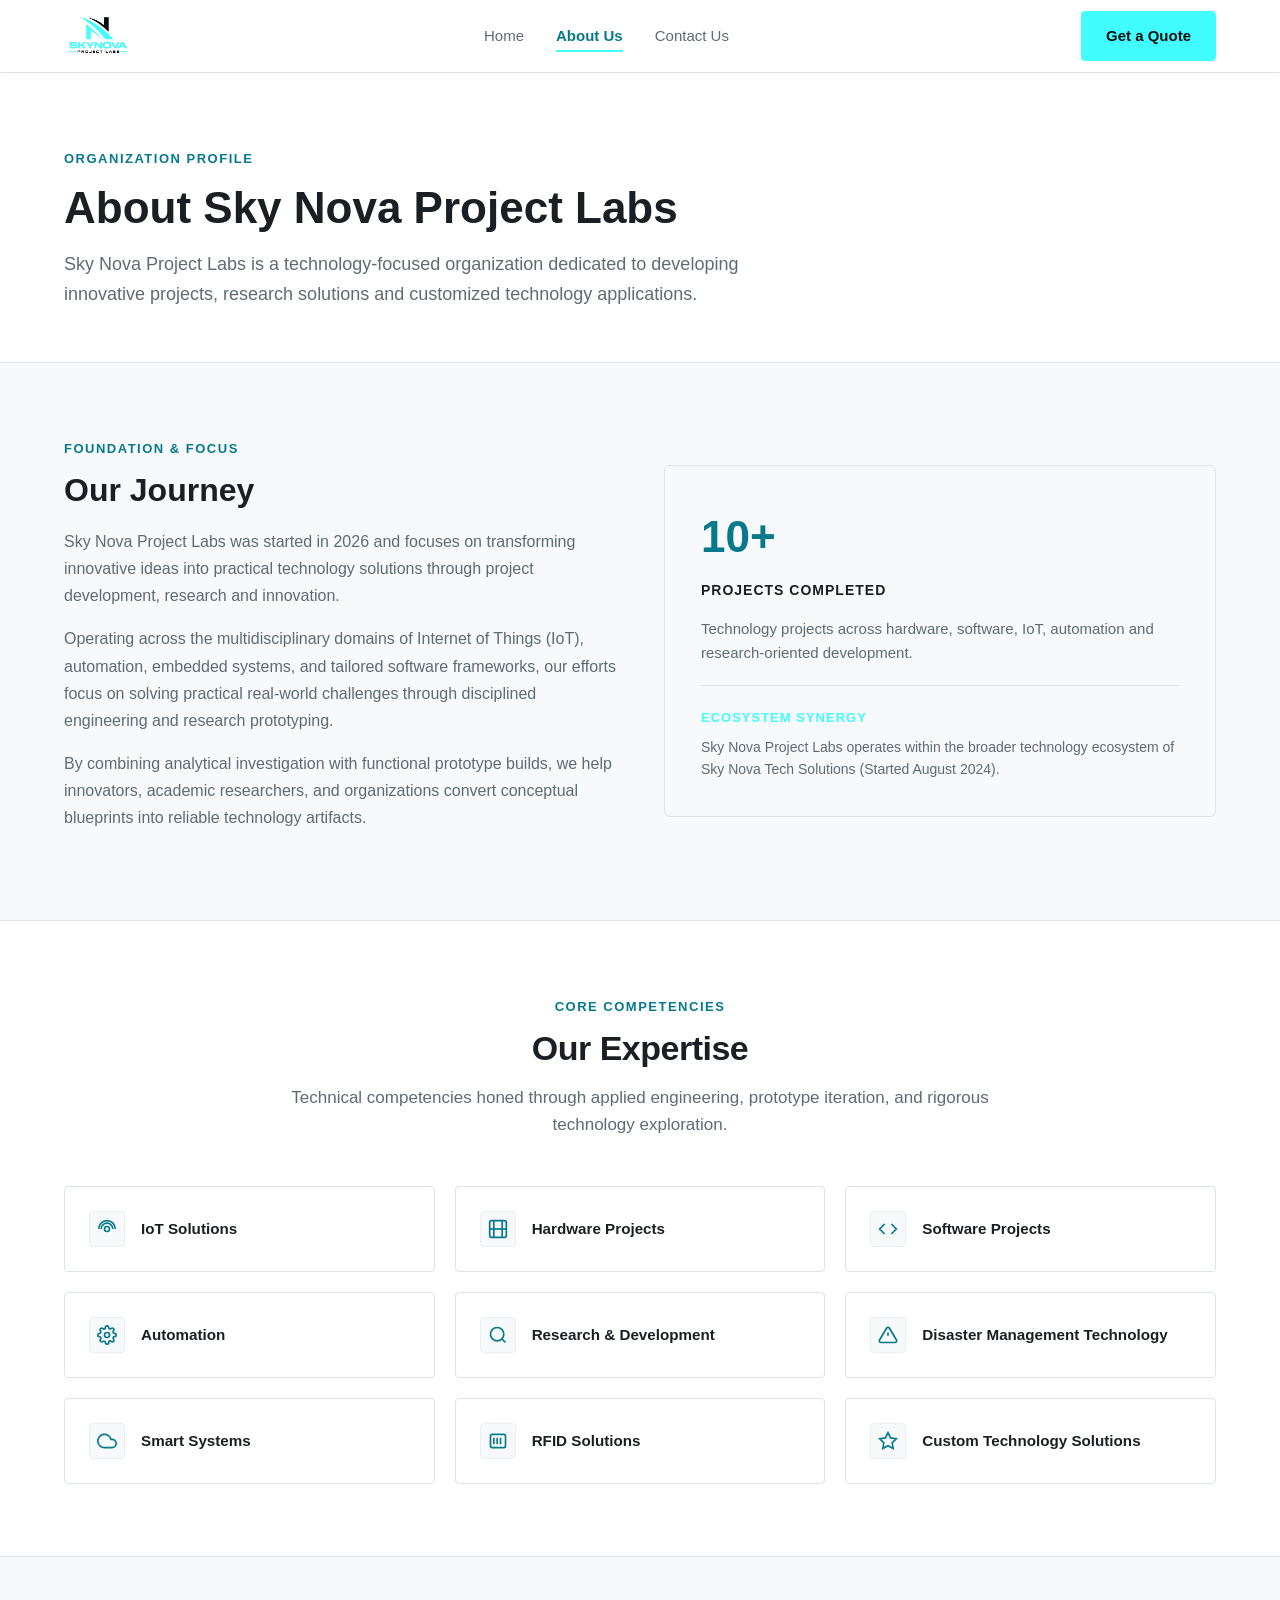
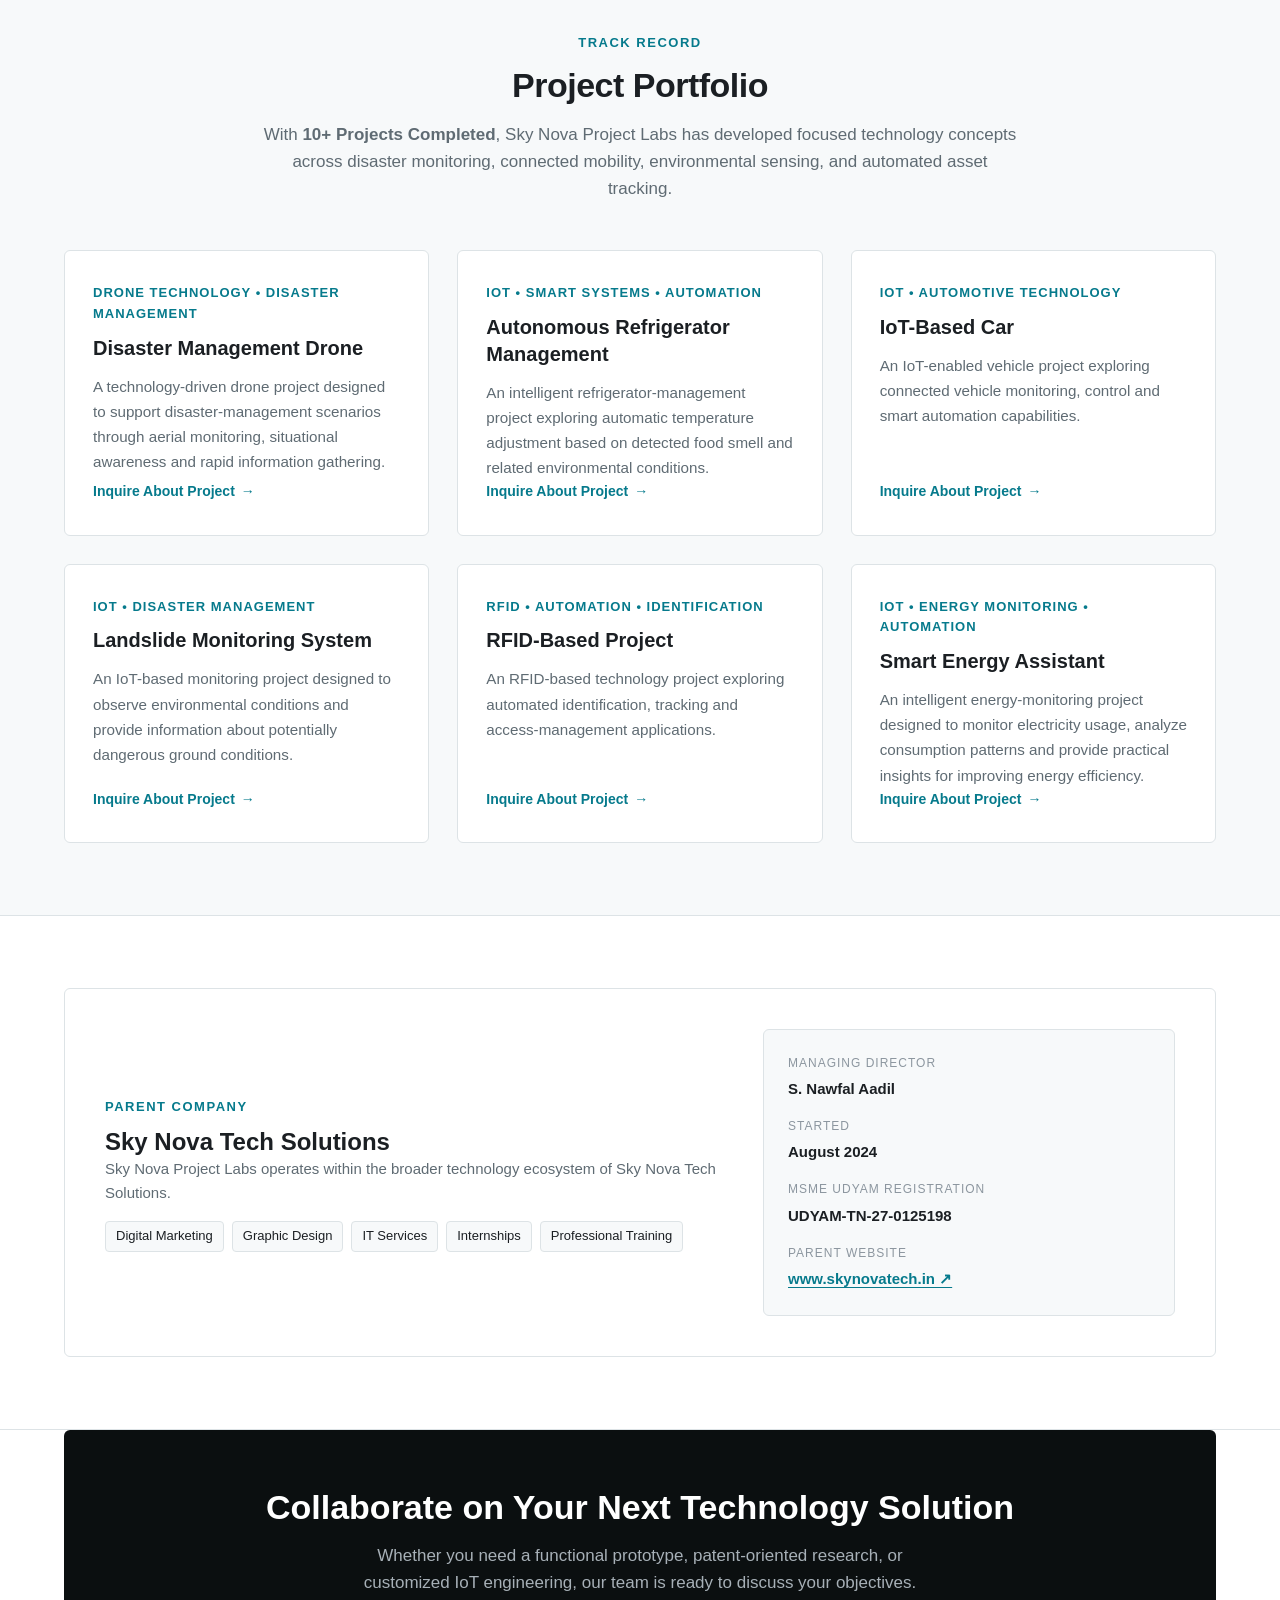
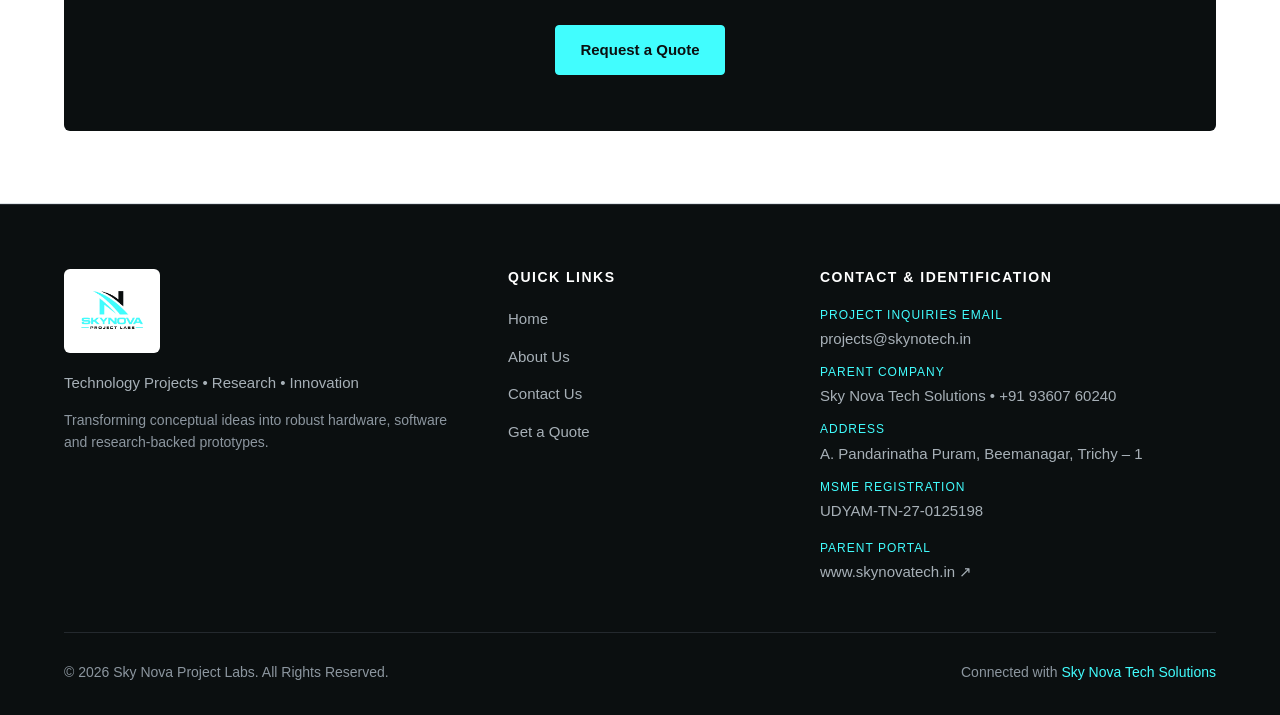
==== skynotech/about.html @ fbcba152 "first commit" ====
<!DOCTYPE html>
<html lang="en">
<head>
  <meta charset="UTF-8">
  <meta name="viewport" content="width=device-width, initial-scale=1.0">
  <title>About Sky Nova Project Labs | Technology &amp; Innovation</title>
  <meta name="description" content="Established in 2026, Sky Nova Project Labs focuses on transforming innovative ideas into practical technology solutions through research, IoT, automation and custom development.">
  <meta name="keywords" content="About Sky Nova Project Labs, Technology Innovation, IoT Solutions, Hardware Projects, Software Development, Research Prototyping">
  <meta name="robots" content="index, follow">

  <!-- Open Graph -->
  <meta property="og:type" content="website">
  <meta property="og:title" content="About Sky Nova Project Labs | Technology &amp; Innovation">
  <meta property="og:description" content="Dedicated to developing innovative projects, research solutions and customized technology applications.">
  <meta property="og:image" content="assets/LOGO.png">

  <link rel="icon" type="image/png" href="assets/LOGO.png">
  <link rel="stylesheet" href="css/style.css">
</head>
<body>
  <!-- Accessibility Skip Link -->
  <a href="#main-content" class="skip-link">Skip to main content</a>

  <!-- Header & Navigation (Clean White Corporate Navbar) -->
  <header class="site-header">
    <div class="container">
      <nav class="nav-wrapper" aria-label="Main Navigation">
        <a href="index.html" class="brand-logo" aria-label="Sky Nova Project Labs Home">
          <img src="assets/LOGO.png" alt="Sky Nova Project Labs Logo" width="515" height="485">
        </a>

        <!-- Desktop Links + Single Mobile CTA inside menu -->
        <ul class="nav-menu" id="primary-nav">
          <li><a href="index.html" class="nav-link">Home</a></li>
          <li><a href="about.html" class="nav-link active" aria-current="page">About Us</a></li>
          <li><a href="contact.html" class="nav-link">Contact Us</a></li>
          <li class="nav-mobile-item"><a href="quote.html" class="btn btn-primary btn-block">Get a Quote</a></li>
        </ul>

        <!-- Single Desktop CTA (Hidden on mobile) -->
        <div class="nav-desktop-cta">
          <a href="quote.html" class="btn btn-primary">Get a Quote</a>
        </div>

        <button class="nav-toggle" aria-controls="primary-nav" aria-expanded="false" aria-label="Toggle navigation menu">
          <span class="nav-toggle-icon"></span>
        </button>
      </nav>
    </div>
  </header>

  <main id="main-content">
    <!-- Page Hero (Clean White Background) -->
    <section class="page-hero" aria-labelledby="about-hero-title">
      <div class="container">
        <span class="section-tag">Organization Profile</span>
        <h1 id="about-hero-title" class="page-hero-title">About Sky Nova Project Labs</h1>
        <p class="page-hero-desc">
          Sky Nova Project Labs is a technology-focused organization dedicated to developing innovative projects, research solutions and customized technology applications.
        </p>
      </div>
    </section>

    <!-- Our Journey Section (Off-White Background) -->
    <section class="section section-offwhite" aria-labelledby="journey-title">
      <div class="container">
        <div class="journey-grid">
          <div class="journey-content">
            <span class="section-tag">Foundation &amp; Focus</span>
            <h2 id="journey-title">Our Journey</h2>
            <p>
              Sky Nova Project Labs was started in 2026 and focuses on transforming innovative ideas into practical technology solutions through project development, research and innovation.
            </p>
            <p>
              Operating across the multidisciplinary domains of Internet of Things (IoT), automation, embedded systems, and tailored software frameworks, our efforts focus on solving practical real-world challenges through disciplined engineering and research prototyping.
            </p>
            <p>
              By combining analytical investigation with functional prototype builds, we help innovators, academic researchers, and organizations convert conceptual blueprints into reliable technology artifacts.
            </p>
          </div>

          <div class="journey-card">
            <div class="journey-card-metric">10+</div>
            <div class="journey-card-label">Projects Completed</div>
            <p style="font-size: 0.9375rem; color: var(--text-gray); margin-bottom: 20px;">
              Technology projects across hardware, software, IoT, automation and research-oriented development.
            </p>
            <div style="border-top: 1px solid var(--border); padding-top: 18px;">
              <span style="font-size: 0.8125rem; color: var(--primary); text-transform: uppercase; letter-spacing: 1px; font-weight: 700;">Ecosystem Synergy</span>
              <p style="font-size: 0.875rem; color: var(--text-gray); margin-top: 6px;">
                Sky Nova Project Labs operates within the broader technology ecosystem of Sky Nova Tech Solutions (Started August 2024).
              </p>
            </div>
          </div>
        </div>
      </div>
    </section>

    <!-- Our Expertise (9 Categories, White Cards with Subtle Gray Borders) -->
    <section class="section section-white" aria-labelledby="expertise-title">
      <div class="container">
        <div class="section-header">
          <span class="section-tag">Core Competencies</span>
          <h2 id="expertise-title" class="section-title">Our Expertise</h2>
          <p class="section-subtitle">
            Technical competencies honed through applied engineering, prototype iteration, and rigorous technology exploration.
          </p>
        </div>

        <div class="expertise-grid">
          <!-- 1 -->
          <div class="expertise-item">
            <div class="expertise-icon" aria-hidden="true">
              <svg width="20" height="20" viewBox="0 0 24 24" fill="none" stroke="currentColor" stroke-width="2">
                <circle cx="12" cy="12" r="3"></circle>
                <path d="M5 12a7 7 0 0 1 14 0"></path>
                <path d="M2 12a10 10 0 0 1 20 0"></path>
              </svg>
            </div>
            <span>IoT Solutions</span>
          </div>

          <!-- 2 -->
          <div class="expertise-item">
            <div class="expertise-icon" aria-hidden="true">
              <svg width="20" height="20" viewBox="0 0 24 24" fill="none" stroke="currentColor" stroke-width="2">
                <rect x="2" y="2" width="20" height="20" rx="2.18" ry="2.18"></rect>
                <line x1="7" y1="2" x2="7" y2="22"></line>
                <line x1="17" y1="2" x2="17" y2="22"></line>
                <line x1="2" y1="12" x2="22" y2="12"></line>
              </svg>
            </div>
            <span>Hardware Projects</span>
          </div>

          <!-- 3 -->
          <div class="expertise-item">
            <div class="expertise-icon" aria-hidden="true">
              <svg width="20" height="20" viewBox="0 0 24 24" fill="none" stroke="currentColor" stroke-width="2">
                <polyline points="16 18 22 12 16 6"></polyline>
                <polyline points="8 6 2 12 8 18"></polyline>
              </svg>
            </div>
            <span>Software Projects</span>
          </div>

          <!-- 4 -->
          <div class="expertise-item">
            <div class="expertise-icon" aria-hidden="true">
              <svg width="20" height="20" viewBox="0 0 24 24" fill="none" stroke="currentColor" stroke-width="2">
                <circle cx="12" cy="12" r="3"></circle>
                <path d="M19.4 15a1.65 1.65 0 0 0 .33 1.82l.06.06a2 2 0 0 1 0 2.83 2 2 0 0 1-2.83 0l-.06-.06a1.65 1.65 0 0 0-1.82-.33 1.65 1.65 0 0 0-1 1.51V21a2 2 0 0 1-2 2 2 2 0 0 1-2-2v-.09A1.65 1.65 0 0 0 9 19.4a1.65 1.65 0 0 0-1.82.33l-.06.06a2 2 0 0 1-2.83 0 2 2 0 0 1 0-2.83l.06-.06a1.65 1.65 0 0 0 .33-1.82 1.65 1.65 0 0 0-1.51-1H3a2 2 0 0 1-2-2 2 2 0 0 1 2-2h.09A1.65 1.65 0 0 0 4.6 9a1.65 1.65 0 0 0-.33-1.82l-.06-.06a2 2 0 0 1 0-2.83 2 2 0 0 1 2.83 0l.06.06a1.65 1.65 0 0 0 1.82.33H9a1.65 1.65 0 0 0 1-1.51V3a2 2 0 0 1 2-2 2 2 0 0 1 2 2v.09a1.65 1.65 0 0 0 1 1.51 1.65 1.65 0 0 0 1.82-.33l.06-.06a2 2 0 0 1 2.83 0 2 2 0 0 1 0 2.83l-.06.06a1.65 1.65 0 0 0-.33 1.82V9a1.65 1.65 0 0 0 1.51 1H21a2 2 0 0 1 2 2 2 2 0 0 1-2 2h-.09a1.65 1.65 0 0 0-1.51 1z"></path>
              </svg>
            </div>
            <span>Automation</span>
          </div>

          <!-- 5 -->
          <div class="expertise-item">
            <div class="expertise-icon" aria-hidden="true">
              <svg width="20" height="20" viewBox="0 0 24 24" fill="none" stroke="currentColor" stroke-width="2">
                <circle cx="11" cy="11" r="8"></circle>
                <line x1="21" y1="21" x2="16.65" y2="16.65"></line>
              </svg>
            </div>
            <span>Research &amp; Development</span>
          </div>

          <!-- 6 -->
          <div class="expertise-item">
            <div class="expertise-icon" aria-hidden="true">
              <svg width="20" height="20" viewBox="0 0 24 24" fill="none" stroke="currentColor" stroke-width="2">
                <path d="M10.29 3.86L1.82 18a2 2 0 0 0 1.71 3h16.94a2 2 0 0 0 1.71-3L13.71 3.86a2 2 0 0 0-3.42 0z"></path>
                <line x1="12" y1="9" x2="12" y2="13"></line>
                <line x1="12" y1="17" x2="12.01" y2="17"></line>
              </svg>
            </div>
            <span>Disaster Management Technology</span>
          </div>

          <!-- 7 -->
          <div class="expertise-item">
            <div class="expertise-icon" aria-hidden="true">
              <svg width="20" height="20" viewBox="0 0 24 24" fill="none" stroke="currentColor" stroke-width="2">
                <path d="M18 10h-1.26A8 8 0 1 0 9 20h9a5 5 0 0 0 0-10z"></path>
              </svg>
            </div>
            <span>Smart Systems</span>
          </div>

          <!-- 8 -->
          <div class="expertise-item">
            <div class="expertise-icon" aria-hidden="true">
              <svg width="20" height="20" viewBox="0 0 24 24" fill="none" stroke="currentColor" stroke-width="2">
                <rect x="3" y="4" width="18" height="16" rx="2"></rect>
                <line x1="7" y1="8" x2="7" y2="16"></line>
                <line x1="11" y1="8" x2="11" y2="16"></line>
                <line x1="15" y1="8" x2="15" y2="16"></line>
              </svg>
            </div>
            <span>RFID Solutions</span>
          </div>

          <!-- 9 -->
          <div class="expertise-item">
            <div class="expertise-icon" aria-hidden="true">
              <svg width="20" height="20" viewBox="0 0 24 24" fill="none" stroke="currentColor" stroke-width="2">
                <path d="M12 2l3.09 6.26L22 9.27l-5 4.87 1.18 6.88L12 17.77l-6.18 3.25L7 14.14 2 9.27l6.91-1.01L12 2z"></path>
              </svg>
            </div>
            <span>Custom Technology Solutions</span>
          </div>
        </div>
      </div>
    </section>

    <!-- Project Portfolio Showcase (Text-Only Cards) -->
    <section class="section section-offwhite" aria-labelledby="portfolio-summary-title">
      <div class="container">
        <div class="section-header">
          <span class="section-tag">Track Record</span>
          <h2 id="portfolio-summary-title" class="section-title">Project Portfolio</h2>
          <p class="section-subtitle">
            With <strong>10+ Projects Completed</strong>, Sky Nova Project Labs has developed focused technology concepts across disaster monitoring, connected mobility, environmental sensing, and automated asset tracking.
          </p>
        </div>

        <div class="projects-grid">
          <!-- 1. Drone -->
          <article class="project-card">
            <div class="project-card-body">
              <span class="project-category">Drone Technology • Disaster Management</span>
              <h3 class="project-title">Disaster Management Drone</h3>
              <p class="project-desc">
                A technology-driven drone project designed to support disaster-management scenarios through aerial monitoring, situational awareness and rapid information gathering.
              </p>
              <a href="quote.html" class="project-link">Inquire About Project <span aria-hidden="true">&rarr;</span></a>
            </div>
          </article>

          <!-- 2. Refrigerator -->
          <article class="project-card">
            <div class="project-card-body">
              <span class="project-category">IoT • Smart Systems • Automation</span>
              <h3 class="project-title">Autonomous Refrigerator Management</h3>
              <p class="project-desc">
                An intelligent refrigerator-management project exploring automatic temperature adjustment based on detected food smell and related environmental conditions.
              </p>
              <a href="quote.html" class="project-link">Inquire About Project <span aria-hidden="true">&rarr;</span></a>
            </div>
          </article>

          <!-- 3. IoT Car -->
          <article class="project-card">
            <div class="project-card-body">
              <span class="project-category">IoT • Automotive Technology</span>
              <h3 class="project-title">IoT-Based Car</h3>
              <p class="project-desc">
                An IoT-enabled vehicle project exploring connected vehicle monitoring, control and smart automation capabilities.
              </p>
              <a href="quote.html" class="project-link">Inquire About Project <span aria-hidden="true">&rarr;</span></a>
            </div>
          </article>

          <!-- 4. Landslide -->
          <article class="project-card">
            <div class="project-card-body">
              <span class="project-category">IoT • Disaster Management</span>
              <h3 class="project-title">Landslide Monitoring System</h3>
              <p class="project-desc">
                An IoT-based monitoring project designed to observe environmental conditions and provide information about potentially dangerous ground conditions.
              </p>
              <a href="quote.html" class="project-link">Inquire About Project <span aria-hidden="true">&rarr;</span></a>
            </div>
          </article>

          <!-- 5. RFID -->
          <article class="project-card">
            <div class="project-card-body">
              <span class="project-category">RFID • Automation • Identification</span>
              <h3 class="project-title">RFID-Based Project</h3>
              <p class="project-desc">
                An RFID-based technology project exploring automated identification, tracking and access-management applications.
              </p>
              <a href="quote.html" class="project-link">Inquire About Project <span aria-hidden="true">&rarr;</span></a>
            </div>
          </article>

          <!-- 6. Smart Energy Assistant -->
          <article class="project-card">
            <div class="project-card-body">
              <span class="project-category">IoT • Energy Monitoring • Automation</span>
              <h3 class="project-title">Smart Energy Assistant</h3>
              <p class="project-desc">
                An intelligent energy-monitoring project designed to monitor electricity usage, analyze consumption patterns and provide practical insights for improving energy efficiency.
              </p>
              <a href="quote.html" class="project-link">Inquire About Project <span aria-hidden="true">&rarr;</span></a>
            </div>
          </article>
        </div>
      </div>
    </section>

    <!-- Parent Company Section (Clean Corporate White Section) -->
    <section class="section section-white" aria-labelledby="parent-company-title">
      <div class="container">
        <div class="parent-company-card">
          <div class="parent-info">
            <span class="section-tag">Parent Company</span>
            <h2 id="parent-company-title">Sky Nova Tech Solutions</h2>
            <p style="font-size: 0.9375rem; color: var(--text-gray);">
              Sky Nova Project Labs operates within the broader technology ecosystem of Sky Nova Tech Solutions.
            </p>
            <div class="parent-services-list">
              <span class="parent-service-pill">Digital Marketing</span>
              <span class="parent-service-pill">Graphic Design</span>
              <span class="parent-service-pill">IT Services</span>
              <span class="parent-service-pill">Internships</span>
              <span class="parent-service-pill">Professional Training</span>
            </div>
          </div>

          <div class="parent-meta">
            <div class="meta-row">
              <span class="meta-label">Managing Director</span>
              <span class="meta-val">S. Nawfal Aadil</span>
            </div>
            <div class="meta-row">
              <span class="meta-label">Started</span>
              <span class="meta-val">August 2024</span>
            </div>
            <div class="meta-row">
              <span class="meta-label">MSME Udyam Registration</span>
              <span class="meta-val">UDYAM-TN-27-0125198</span>
            </div>
            <div class="meta-row">
              <span class="meta-label">Parent Website</span>
              <span class="meta-val">
                <a href="https://www.skynovatech.in/" target="_blank" rel="noopener noreferrer">www.skynovatech.in &nearr;</a>
              </span>
            </div>
          </div>
        </div>
      </div>
    </section>

    <!-- CTA Section (Dark Balanced Section) -->
    <section class="section section-white" style="padding-top: 0;" aria-labelledby="about-cta-title">
      <div class="container">
        <div class="cta-banner">
          <h2 id="about-cta-title">Collaborate on Your Next Technology Solution</h2>
          <p>
            Whether you need a functional prototype, patent-oriented research, or customized IoT engineering, our team is ready to discuss your objectives.
          </p>
          <a href="quote.html" class="btn btn-primary">Request a Quote</a>
        </div>
      </div>
    </section>
  </main>

  <!-- Global Footer -->
  <footer class="site-footer">
    <div class="container">
      <div class="footer-top">
        <div class="footer-col footer-brand">
          <span class="footer-logo-chip"><img src="assets/LOGO.png" alt="Sky Nova Project Labs Logo" width="515" height="485"></span>
          <p class="footer-tagline">
            Technology Projects &bull; Research &bull; Innovation
          </p>
          <p style="font-size: 0.875rem; color: #8C969F;">
            Transforming conceptual ideas into robust hardware, software and research-backed prototypes.
          </p>
        </div>

        <div class="footer-col">
          <h3 class="footer-col-title">Quick Links</h3>
          <ul class="footer-links">
            <li><a href="index.html" class="footer-link">Home</a></li>
            <li><a href="about.html" class="footer-link">About Us</a></li>
            <li><a href="contact.html" class="footer-link">Contact Us</a></li>
            <li><a href="quote.html" class="footer-link">Get a Quote</a></li>
          </ul>
        </div>

        <div class="footer-col footer-col-contact">
          <h3 class="footer-col-title">Contact &amp; Identification</h3>
          <div class="footer-contact-list">
            <div class="footer-meta-item">
              <span class="footer-meta-label">Project Inquiries Email</span>
              <a href="mailto:projects@skynotech.in">projects@skynotech.in</a>
            </div>
            <div class="footer-meta-item">
              <span class="footer-meta-label">Parent Company</span>
              <span>Sky Nova Tech Solutions &bull; <a href="tel:+919360760240">+91 93607 60240</a></span>
            </div>
            <div class="footer-meta-item">
              <span class="footer-meta-label">Address</span>
              <span>A. Pandarinatha Puram, Beemanagar, Trichy &ndash; 1</span>
            </div>
            <div class="footer-meta-item">
              <span class="footer-meta-label">MSME Registration</span>
              <span>UDYAM-TN-27-0125198</span>
            </div>
            <div class="footer-meta-item" style="margin-top: 4px;">
              <span class="footer-meta-label">Parent Portal</span>
              <a href="https://www.skynovatech.in/" target="_blank" rel="noopener noreferrer">www.skynovatech.in &nearr;</a>
            </div>
          </div>
        </div>
      </div>

      <div class="footer-bottom">
        <div>&copy; 2026 Sky Nova Project Labs. All Rights Reserved.</div>
        <div>Connected with <a href="https://www.skynovatech.in/" target="_blank" rel="noopener noreferrer" style="color: var(--primary);">Sky Nova Tech Solutions</a></div>
      </div>
    </div>
  </footer>

  <script src="js/script.js"></script>
</body>
</html>
---- skynotech/css/style.css ----
/* ==========================================================================
   SKY NOVA PROJECT LABS - OFFICIAL CORPORATE STYLESHEET
   Clean, Lightweight, Responsive, Balanced Corporate Technology Style
   Palette: Bright Cyan (#41FDFE) for accents/surfaces, Deep Cyan (#067A8C) for
             text on white, Dark (#0B0F10), White (#FFFFFF),
             Off-White (#F7F9FA), Light Gray (#EEF2F3), Border (#DDE3E6)
   Strictly Zero Heavy Animation Libraries - Pure Native CSS
   ========================================================================== */

:root {
  --primary: #41FDFE;
  --primary-hover: #35D8DB;
  --primary-text: #067A8C;
  --on-primary: #0B0F10;
  --dark: #0B0F10;
  --dark-surface: #151A1D;
  --black: #050505;
  --white: #FFFFFF;
  --off-white: #F7F9FA;
  --light-gray: #EEF2F3;
  --text-dark: #1B1F23;
  --text-gray: #5F6B73;
  --text-muted: #8C969F;
  --border: #DDE3E6;
  --border-light: #EAEFF2;
  --border-dark: #24292E;
  --font-family: -apple-system, BlinkMacSystemFont, "Segoe UI", Roboto, Oxygen, Ubuntu, Cantarell, "Helvetica Neue", Arial, sans-serif;
  --max-width: 1200px;
  --radius-sm: 4px;
  --radius-md: 6px;
  --radius-lg: 8px;
}

/* --------------------------------------------------------------------------
   RESET & BASE STYLES
   -------------------------------------------------------------------------- */
*, *::before, *::after {
  box-sizing: border-box;
  margin: 0;
  padding: 0;
}

html {
  font-size: 16px;
  scroll-behavior: smooth;
  -webkit-text-size-adjust: 100%;
}

body {
  font-family: var(--font-family);
  background-color: var(--white);
  color: var(--text-dark);
  line-height: 1.6;
  font-weight: 400;
  overflow-x: hidden;
  min-height: 100vh;
  display: flex;
  flex-direction: column;
}

/* Accessibility: Skip to Content */
.skip-link {
  position: absolute;
  top: -100px;
  left: 20px;
  background: var(--primary);
  color: var(--white);
  padding: 8px 16px;
  font-weight: 700;
  z-index: 9999;
  text-decoration: none;
  border-radius: var(--radius-sm);
}

.skip-link:focus {
  top: 20px;
  outline: 3px solid var(--dark);
}

/* Focus States for Accessibility */
:focus-visible {
  outline: 2px solid var(--primary);
  outline-offset: 3px;
}

img {
  max-width: 100%;
  height: auto;
  display: block;
}

a {
  color: inherit;
  text-decoration: none;
  transition: color 0.15s ease, border-color 0.15s ease;
}

ul, ol {
  list-style: none;
}

button, input, select, textarea {
  font-family: inherit;
  font-size: inherit;
}

/* --------------------------------------------------------------------------
   LAYOUT UTILITIES
   -------------------------------------------------------------------------- */
.container {
  width: 100%;
  max-width: var(--max-width);
  margin-left: auto;
  margin-right: auto;
  padding-left: 24px;
  padding-right: 24px;
}

.section {
  padding: 72px 0;
  border-bottom: 1px solid var(--border);
}

.section-white {
  background-color: var(--white);
}

.section-offwhite {
  background-color: var(--off-white);
}

.section-dark {
  background-color: var(--dark);
  color: var(--white);
  border-bottom: 1px solid var(--border-dark);
}

.section-dark .section-title {
  color: var(--white);
}

.section-dark .section-subtitle {
  color: #A7B0B7;
}

.section-header {
  text-align: center;
  max-width: 760px;
  margin: 0 auto 48px auto;
}

.section-tag {
  display: inline-block;
  font-size: 0.8125rem;
  font-weight: 700;
  text-transform: uppercase;
  letter-spacing: 1.5px;
  color: var(--primary-text);
  margin-bottom: 10px;
}

.section-title {
  font-size: 2.125rem;
  font-weight: 700;
  line-height: 1.25;
  color: var(--text-dark);
  margin-bottom: 14px;
  letter-spacing: -0.5px;
}

.section-subtitle {
  font-size: 1.0625rem;
  color: var(--text-gray);
  line-height: 1.6;
}

/* --------------------------------------------------------------------------
   TYPOGRAPHY
   -------------------------------------------------------------------------- */
h1, h2, h3, h4, h5, h6 {
  color: var(--text-dark);
  font-weight: 700;
  line-height: 1.25;
}

p {
  color: var(--text-gray);
}

.text-cyan {
  color: var(--primary-text);
}

.text-dark {
  color: var(--text-dark);
}

.text-gray {
  color: var(--text-gray);
}

.text-white {
  color: var(--white);
}

/* --------------------------------------------------------------------------
   BUTTONS (Subtle hover only, NO heavy transitions)
   -------------------------------------------------------------------------- */
.btn {
  display: inline-flex;
  align-items: center;
  justify-content: center;
  gap: 8px;
  padding: 12px 24px;
  font-size: 0.9375rem;
  font-weight: 600;
  border-radius: var(--radius-sm);
  cursor: pointer;
  text-align: center;
  border: 1px solid transparent;
  max-width: 100%;
  transition: background-color 0.15s ease, border-color 0.15s ease, color 0.15s ease;
  white-space: nowrap;
}

.btn-primary {
  background-color: var(--primary);
  color: var(--on-primary);
  border-color: var(--primary);
}

.btn-primary:hover {
  background-color: var(--primary-hover);
  border-color: var(--primary-hover);
  color: var(--on-primary);
}

.btn-outline {
  background-color: transparent;
  color: var(--text-dark);
  border-color: var(--border);
}

.btn-outline:hover {
  border-color: var(--primary);
  color: var(--primary-text);
  background-color: rgba(65, 253, 254, 0.04);
}

.btn-cyan-outline {
  background-color: transparent;
  color: var(--primary-text);
  border-color: var(--primary);
}

.btn-cyan-outline:hover {
  background-color: var(--primary);
  color: var(--on-primary);
}

.btn-white {
  background-color: var(--white);
  color: var(--dark);
  border-color: var(--white);
}

.btn-white:hover {
  background-color: var(--off-white);
  border-color: var(--off-white);
}

.btn-block {
  width: 100%;
}

/* --------------------------------------------------------------------------
   HEADER & NAVBAR (White background, thin subtle border, NO duplicate CTA)
   -------------------------------------------------------------------------- */
.site-header {
  position: sticky;
  top: 0;
  z-index: 1000;
  background-color: var(--white);
  border-bottom: 1px solid var(--border);
  box-shadow: 0 1px 3px rgba(0, 0, 0, 0.02);
}

.nav-wrapper {
  display: flex;
  align-items: center;
  justify-content: space-between;
  height: 72px;
}

.brand-logo {
  display: flex;
  align-items: center;
  text-decoration: none;
}

.brand-logo img {
  height: 64px;
  width: auto;
  object-fit: contain;
}

.nav-menu {
  display: flex;
  align-items: center;
  gap: 32px;
}

.nav-link {
  font-size: 0.9375rem;
  font-weight: 500;
  color: var(--text-gray);
  padding: 8px 0;
  position: relative;
  transition: color 0.15s ease;
}

.nav-link:hover {
  color: var(--text-dark);
}

.nav-link.active {
  color: var(--primary-text);
  font-weight: 600;
}

.nav-link.active::after {
  content: '';
  position: absolute;
  bottom: 0;
  left: 0;
  width: 100%;
  height: 2px;
  background-color: var(--primary);
}

/* Desktop CTA container */
.nav-desktop-cta {
  display: inline-flex;
  align-items: center;
}

/* Mobile CTA inside menu (HIDDEN ON DESKTOP by default) */
.nav-mobile-item {
  display: none !important;
}

/* Mobile Nav Toggle */
.nav-toggle {
  display: none;
  background: transparent;
  border: 1px solid var(--border);
  border-radius: var(--radius-sm);
  padding: 10px 12px;
  min-width: 44px;
  min-height: 44px;
  align-items: center;
  justify-content: center;
  color: var(--text-dark);
  cursor: pointer;
}

.nav-toggle-icon {
  display: block;
  width: 20px;
  height: 2px;
  background-color: var(--text-dark);
  position: relative;
  transition: background-color 0.15s ease;
}

.nav-toggle-icon::before,
.nav-toggle-icon::after {
  content: '';
  position: absolute;
  left: 0;
  width: 20px;
  height: 2px;
  background-color: var(--text-dark);
}

.nav-toggle-icon::before {
  top: -6px;
}

.nav-toggle-icon::after {
  bottom: -6px;
}

.nav-toggle[aria-expanded="true"] .nav-toggle-icon {
  background-color: transparent;
}

.nav-toggle[aria-expanded="true"] .nav-toggle-icon::before {
  top: 0;
  transform: rotate(45deg);
}

.nav-toggle[aria-expanded="true"] .nav-toggle-icon::after {
  bottom: 0;
  transform: rotate(-45deg);
}

/* --------------------------------------------------------------------------
   HERO SECTION (Clean Corporate Style, Off-White Background)
   -------------------------------------------------------------------------- */
.hero-section {
  padding: 84px 0 76px 0;
  background-color: var(--off-white);
  border-bottom: 1px solid var(--border);
}

.hero-grid {
  display: grid;
  grid-template-columns: 1.15fr 0.85fr;
  gap: 48px;
  align-items: center;
}

.hero-content {
  max-width: 620px;
}

.hero-tag {
  display: inline-flex;
  align-items: center;
  gap: 8px;
  font-size: 0.8125rem;
  font-weight: 600;
  text-transform: uppercase;
  letter-spacing: 1.5px;
  color: var(--primary-text);
  border: 1px solid rgba(65, 253, 254, 0.3);
  padding: 5px 14px;
  border-radius: 20px;
  margin-bottom: 20px;
  background: var(--white);
}

.hero-tag-dot {
  width: 6px;
  height: 6px;
  border-radius: 50%;
  background-color: var(--primary);
}

.hero-title {
  font-size: 3rem;
  font-weight: 800;
  line-height: 1.15;
  color: var(--text-dark);
  margin-bottom: 20px;
  letter-spacing: -1px;
}

.hero-title span {
  color: var(--primary-text);
}

.hero-description {
  font-size: 1.125rem;
  color: var(--text-gray);
  line-height: 1.7;
  margin-bottom: 32px;
}

.hero-actions {
  display: flex;
  gap: 16px;
  flex-wrap: wrap;
}

/* Professional Corporate Hero Card (Replaces sci-fi cyber matrix) */
.hero-visual {
  display: flex;
  justify-content: center;
  align-items: center;
}

.corporate-overview-card {
  width: 100%;
  max-width: 440px;
  background-color: var(--white);
  border: 1px solid var(--border);
  border-radius: var(--radius-md);
  padding: 32px;
  box-shadow: 0 4px 16px rgba(0, 0, 0, 0.03);
}

.overview-card-header {
  display: flex;
  justify-content: space-between;
  align-items: center;
  border-bottom: 1px solid var(--border-light);
  padding-bottom: 14px;
  margin-bottom: 20px;
}

.overview-card-header .badge {
  font-size: 0.75rem;
  font-weight: 700;
  color: var(--primary-text);
  text-transform: uppercase;
  letter-spacing: 1px;
}

.overview-card-header .status {
  font-size: 0.75rem;
  color: var(--text-gray);
  font-weight: 500;
}

.overview-metrics-grid {
  display: grid;
  grid-template-columns: repeat(2, 1fr);
  gap: 16px;
  margin-bottom: 24px;
}

.metric-box {
  background-color: var(--off-white);
  border: 1px solid var(--border-light);
  border-radius: var(--radius-sm);
  padding: 16px;
}

.metric-number {
  font-size: 1.75rem;
  font-weight: 800;
  color: var(--text-dark);
  line-height: 1.1;
  margin-bottom: 4px;
}

.metric-number.highlight {
  color: var(--primary-text);
}

.metric-label {
  font-size: 0.8125rem;
  color: var(--text-gray);
  line-height: 1.35;
}

.overview-list {
  display: flex;
  flex-direction: column;
  gap: 10px;
  border-top: 1px solid var(--border-light);
  padding-top: 18px;
}

.overview-list-item {
  display: flex;
  align-items: center;
  gap: 10px;
  font-size: 0.875rem;
  color: var(--text-dark);
}

.overview-list-item svg {
  color: var(--primary-text);
  flex-shrink: 0;
}

/* --------------------------------------------------------------------------
   SERVICES SECTION (4 Cards, Light Corporate Styling)
   -------------------------------------------------------------------------- */
.services-grid {
  display: grid;
  grid-template-columns: repeat(4, 1fr);
  gap: 24px;
}

.service-card {
  background-color: var(--white);
  border: 1px solid var(--border);
  border-radius: var(--radius-md);
  padding: 32px 24px;
  display: flex;
  flex-direction: column;
  transition: border-color 0.15s ease, box-shadow 0.15s ease;
}

.service-card:hover {
  border-color: var(--primary);
  box-shadow: 0 4px 12px rgba(65, 253, 254, 0.06);
}

.service-icon {
  width: 44px;
  height: 44px;
  border: 1px solid var(--border-light);
  background-color: var(--off-white);
  border-radius: var(--radius-sm);
  display: flex;
  align-items: center;
  justify-content: center;
  margin-bottom: 20px;
  color: var(--primary-text);
}

.service-card h3 {
  font-size: 1.1875rem;
  margin-bottom: 10px;
  color: var(--text-dark);
}

.service-card p {
  font-size: 0.9375rem;
  color: var(--text-gray);
  line-height: 1.6;
}

/* --------------------------------------------------------------------------
   FEATURED PROJECTS SECTION (Actual Project Images, Clean Aspect Ratio)
   -------------------------------------------------------------------------- */
.projects-grid {
  display: grid;
  grid-template-columns: repeat(3, 1fr);
  gap: 28px;
}

.project-card {
  background-color: var(--white);
  border: 1px solid var(--border);
  border-radius: var(--radius-md);
  overflow: hidden;
  display: flex;
  flex-direction: column;
  transition: border-color 0.15s ease, box-shadow 0.15s ease;
}

.project-card:hover {
  border-color: var(--primary);
  box-shadow: 0 4px 16px rgba(0, 0, 0, 0.05);
}

/* Image box styles retained for future project imagery; no page currently uses them */
.project-image-box {
  width: 100%;
  aspect-ratio: 16 / 9;
  background-color: var(--light-gray);
  position: relative;
  overflow: hidden;
  border-bottom: 1px solid var(--border);
}

.project-image-box img {
  width: 100%;
  height: 100%;
  object-fit: cover;
  display: block;
}

.project-card-body {
  padding: 32px 28px;
  display: flex;
  flex-direction: column;
  flex-grow: 1;
}

#projects .project-card {
  border-top: 3px solid var(--primary);
}

.project-category {
  font-size: 0.8125rem;
  font-weight: 600;
  text-transform: uppercase;
  letter-spacing: 1px;
  color: var(--primary-text);
  margin-bottom: 10px;
}

.project-title {
  font-size: 1.25rem;
  margin-bottom: 12px;
  color: var(--text-dark);
  line-height: 1.35;
}

.project-desc {
  font-size: 0.95rem;
  color: var(--text-gray);
  line-height: 1.65;
  margin-bottom: 0;
  flex-grow: 1;
}

.project-link {
  font-size: 0.875rem;
  font-weight: 600;
  color: var(--primary-text);
  display: inline-flex;
  align-items: center;
  gap: 6px;
  margin-top: auto;
}

.project-link:hover {
  color: var(--primary-hover);
}

/* --------------------------------------------------------------------------
   PROJECT STATISTICS SECTION (10+ Projects, Clean & Credible)
   -------------------------------------------------------------------------- */
.stats-banner {
  background-color: var(--white);
  border: 1px solid var(--border);
  border-radius: var(--radius-md);
  padding: 40px;
  display: grid;
  grid-template-columns: 200px 1fr;
  gap: 40px;
  align-items: center;
  margin: 40px 0 0 0;
}

.stat-figure-wrap {
  text-align: center;
  border-right: 1px solid var(--border);
  padding-right: 32px;
}

.stat-figure {
  font-size: 3.5rem;
  font-weight: 800;
  color: var(--primary-text);
  line-height: 1;
  margin-bottom: 8px;
}

.stat-figure-label {
  font-size: 0.8125rem;
  font-weight: 700;
  text-transform: uppercase;
  letter-spacing: 1.5px;
  color: var(--text-dark);
}

.stat-content h3 {
  font-size: 1.375rem;
  margin-bottom: 10px;
  color: var(--text-dark);
}

.stat-content p {
  font-size: 1rem;
  color: var(--text-gray);
  line-height: 1.6;
}

/* --------------------------------------------------------------------------
   PARENT COMPANY SECTION (Powered by Sky Nova Tech Solutions)
   -------------------------------------------------------------------------- */
.parent-company-card {
  background: var(--white);
  border: 1px solid var(--border);
  border-radius: var(--radius-md);
  padding: 40px;
  display: grid;
  grid-template-columns: 1.2fr 0.8fr;
  gap: 40px;
  align-items: center;
}

.parent-info h3 {
  font-size: 1.75rem;
  margin-bottom: 12px;
  color: var(--text-dark);
}

.parent-info p {
  font-size: 1rem;
  color: var(--text-gray);
  margin-bottom: 14px;
  line-height: 1.6;
}

.parent-info .parent-tagline {
  font-size: 0.9375rem;
  font-weight: 600;
  color: var(--primary-text);
}

.parent-services-list {
  display: flex;
  flex-wrap: wrap;
  gap: 8px;
  margin-top: 16px;
}

.parent-service-pill {
  font-size: 0.8125rem;
  background-color: var(--off-white);
  border: 1px solid var(--border);
  padding: 4px 10px;
  border-radius: var(--radius-sm);
  color: var(--text-dark);
}

.parent-meta {
  background-color: var(--off-white);
  border: 1px solid var(--border);
  padding: 24px;
  border-radius: var(--radius-md);
  display: flex;
  flex-direction: column;
  gap: 16px;
}

.meta-row {
  display: flex;
  flex-direction: column;
  gap: 4px;
}

.meta-label {
  font-size: 0.75rem;
  text-transform: uppercase;
  letter-spacing: 1px;
  color: var(--text-muted);
}

.meta-val {
  font-size: 0.9375rem;
  color: var(--text-dark);
  font-weight: 600;
}

.meta-val a {
  color: var(--primary-text);
  text-decoration: underline;
  text-underline-offset: 3px;
}

.meta-val a:hover {
  color: var(--primary-hover);
}

/* --------------------------------------------------------------------------
   CLIENT REVIEWS (Sample Feedback - Responsive Scroll-Snap Slider)
   Desktop: 3 cards | Tablet: 2 cards | Mobile: 1 card (swipe enabled)
   -------------------------------------------------------------------------- */
.svg-defs {
  position: absolute;
  width: 0;
  height: 0;
  overflow: hidden;
}

.reviews-slider {
  position: relative;
}

.reviews-viewport {
  overflow-x: auto;
  overflow-y: hidden;
  -webkit-overflow-scrolling: touch;
  scroll-snap-type: x mandatory;
  scrollbar-width: none;
  padding-bottom: 4px;
}

.reviews-viewport::-webkit-scrollbar {
  display: none;
}

.reviews-viewport:focus-visible {
  outline: 2px solid var(--primary);
  outline-offset: 4px;
}

.reviews-track {
  display: flex;
  gap: 24px;
  align-items: stretch;
}

.review-card {
  flex: 0 0 calc((100% - 48px) / 3);
  max-width: calc((100% - 48px) / 3);
  scroll-snap-align: start;
  background-color: var(--off-white);
  border: 1px solid var(--border);
  border-radius: var(--radius-md);
  padding: 28px 26px;
  display: flex;
  flex-direction: column;
  transition: border-color 0.15s ease, box-shadow 0.15s ease;
}

.review-card:hover {
  border-color: var(--primary);
  box-shadow: 0 4px 12px rgba(65, 253, 254, 0.06);
}

.review-card-top {
  display: flex;
  align-items: center;
  justify-content: space-between;
  gap: 12px;
  margin-bottom: 16px;
}

.review-quote-icon {
  width: 40px;
  height: 40px;
  flex-shrink: 0;
  border: 1px solid var(--border-light);
  background-color: var(--white);
  border-radius: var(--radius-sm);
  display: flex;
  align-items: center;
  justify-content: center;
  color: var(--primary-text);
}

.review-quote-icon svg {
  width: 20px;
  height: 20px;
}

.review-stars {
  display: flex;
  align-items: center;
  gap: 3px;
  color: var(--primary-text);
}

.review-star {
  width: 15px;
  height: 15px;
  fill: currentColor;
}

.review-text {
  flex: 1;
}

.review-text p {
  font-size: 0.9375rem;
  color: var(--text-gray);
  line-height: 1.7;
}

.review-author {
  display: flex;
  align-items: center;
  gap: 12px;
  margin-top: 20px;
  padding-top: 18px;
  border-top: 1px solid var(--border);
}

.review-avatar {
  width: 40px;
  height: 40px;
  flex-shrink: 0;
  border-radius: var(--radius-sm);
  background-color: var(--primary);
  color: var(--white);
  font-size: 0.8125rem;
  font-weight: 700;
  letter-spacing: 0.5px;
  display: flex;
  align-items: center;
  justify-content: center;
}

.review-author-info {
  display: flex;
  flex-direction: column;
  gap: 2px;
  min-width: 0;
}

.review-author-name {
  font-size: 0.9375rem;
  font-weight: 700;
  color: var(--text-dark);
}

.review-author-role {
  font-size: 0.8125rem;
  color: var(--text-muted);
}

/* Project association label (kept below the author block) */
.review-project {
  display: flex;
  align-items: baseline;
  flex-wrap: wrap;
  gap: 6px;
  margin-top: 14px;
  padding: 10px 12px;
  background-color: var(--white);
  border: 1px solid var(--border-light);
  border-radius: var(--radius-sm);
}

.review-project-label {
  font-size: 0.6875rem;
  font-weight: 700;
  text-transform: uppercase;
  letter-spacing: 1px;
  color: var(--primary-text);
}

.review-project-name {
  font-size: 0.8125rem;
  font-weight: 600;
  color: var(--text-dark);
  line-height: 1.45;
  overflow-wrap: break-word;
  min-width: 0;
}

/* Slider Controls */
.reviews-controls {
  display: flex;
  align-items: center;
  justify-content: center;
  gap: 20px;
  margin-top: 26px;
}

.reviews-nav-btn {
  width: 44px;
  height: 44px;
  flex-shrink: 0;
  display: flex;
  align-items: center;
  justify-content: center;
  background-color: var(--white);
  border: 1px solid var(--border);
  border-radius: 50%;
  color: var(--text-dark);
  cursor: pointer;
  transition: border-color 0.15s ease, color 0.15s ease, background-color 0.15s ease;
}

.reviews-nav-btn svg {
  width: 18px;
  height: 18px;
}

.reviews-nav-btn:hover:not(:disabled) {
  border-color: var(--primary);
  color: var(--primary-text);
  background-color: rgba(65, 253, 254, 0.04);
}

.reviews-nav-btn:disabled {
  opacity: 0.4;
  cursor: default;
}

.reviews-dots {
  display: flex;
  align-items: center;
  gap: 0;
}

/* 22px wide x 44px tall touch target rendering an 8px visual dot.
   Height matches .reviews-nav-btn so the control row height is unchanged. */
.reviews-dot {
  position: relative;
  width: 22px;
  height: 44px;
  padding: 0;
  border: none;
  background: transparent;
  cursor: pointer;
  display: flex;
  align-items: center;
  justify-content: center;
}

.reviews-dot::after {
  content: '';
  display: block;
  width: 8px;
  height: 8px;
  border-radius: 50%;
  background-color: var(--border);
  transition: background-color 0.15s ease, width 0.15s ease, border-radius 0.15s ease;
}

.reviews-dot:hover::after {
  background-color: var(--text-muted);
}

.reviews-dot.is-active::after {
  width: 16px;
  border-radius: 4px;
  background-color: var(--primary);
}

/* --------------------------------------------------------------------------
   CONTACT CTA SECTION (Dark Section for Balanced Visual Contrast)
   -------------------------------------------------------------------------- */
.cta-banner {
  background-color: var(--dark);
  border-radius: var(--radius-md);
  padding: 56px 40px;
  text-align: center;
  color: var(--white);
}

.cta-banner h2 {
  font-size: 2.125rem;
  color: var(--white);
  margin-bottom: 14px;
}

.cta-banner p {
  font-size: 1.0625rem;
  color: #A7B0B7;
  max-width: 580px;
  margin: 0 auto 28px auto;
}

/* --------------------------------------------------------------------------
   NEWSLETTER SECTION (Simple, Frontend Only)
   -------------------------------------------------------------------------- */
.newsletter-wrapper {
  max-width: 600px;
  margin: 0 auto;
  text-align: center;
}

.newsletter-form {
  display: flex;
  gap: 12px;
  margin-top: 24px;
}

.form-input {
  flex-grow: 1;
  min-width: 0;
  background-color: var(--white);
  border: 1px solid var(--border);
  color: var(--text-dark);
  padding: 12px 18px;
  border-radius: var(--radius-sm);
  outline: none;
  font-size: 0.9375rem;
  transition: border-color 0.15s ease;
}

.form-input::placeholder {
  color: var(--text-muted);
}

.form-input:focus {
  border-color: var(--primary);
}

.form-message {
  margin-top: 14px;
  font-size: 0.875rem;
  display: none;
}

.form-message.success {
  display: block;
  color: #00897B;
  font-weight: 600;
}

.form-message.error {
  display: block;
  color: #D32F2F;
  font-weight: 600;
}

/* --------------------------------------------------------------------------
   PAGE HEROES (Inner Pages, Clean White Background)
   -------------------------------------------------------------------------- */
.page-hero {
  padding: 72px 0 52px 0;
  background-color: var(--white);
  border-bottom: 1px solid var(--border);
}

.page-hero-title {
  font-size: 2.75rem;
  font-weight: 800;
  color: var(--text-dark);
  margin-bottom: 14px;
}

.page-hero-desc {
  font-size: 1.125rem;
  color: var(--text-gray);
  max-width: 720px;
  line-height: 1.7;
}

/* --------------------------------------------------------------------------
   ABOUT PAGE SPECIFIC STYLES (Clean White / Off-White Corporate Layout)
   -------------------------------------------------------------------------- */
.journey-grid {
  display: grid;
  grid-template-columns: 1fr 1fr;
  gap: 48px;
  align-items: center;
}

.journey-content h2 {
  font-size: 2rem;
  color: var(--text-dark);
  margin-bottom: 18px;
}

.journey-content p {
  margin-bottom: 16px;
  font-size: 1rem;
  color: var(--text-gray);
  line-height: 1.7;
}

.journey-card {
  background-color: var(--off-white);
  border: 1px solid var(--border);
  border-radius: var(--radius-md);
  padding: 36px;
}

.journey-card-metric {
  font-size: 2.75rem;
  font-weight: 800;
  color: var(--primary-text);
  margin-bottom: 6px;
}

.journey-card-label {
  font-size: 0.875rem;
  color: var(--text-dark);
  font-weight: 700;
  margin-bottom: 16px;
  text-transform: uppercase;
  letter-spacing: 1px;
}

/* Expertise Grid (9 Items, White Cards with Subtle Gray Borders) */
.expertise-grid {
  display: grid;
  grid-template-columns: repeat(3, 1fr);
  gap: 20px;
}

.expertise-item {
  background-color: var(--white);
  border: 1px solid var(--border);
  border-radius: var(--radius-sm);
  padding: 24px;
  display: flex;
  align-items: center;
  gap: 16px;
  transition: border-color 0.15s ease, box-shadow 0.15s ease;
}

.expertise-item:hover {
  border-color: var(--primary);
  box-shadow: 0 2px 8px rgba(0, 0, 0, 0.04);
}

.expertise-icon {
  width: 36px;
  height: 36px;
  border-radius: var(--radius-sm);
  background-color: var(--off-white);
  border: 1px solid var(--border-light);
  display: flex;
  align-items: center;
  justify-content: center;
  color: var(--primary-text);
  flex-shrink: 0;
}

.expertise-item span {
  font-weight: 600;
  font-size: 0.95rem;
  color: var(--text-dark);
}

/* --------------------------------------------------------------------------
   CONTACT PAGE STYLES
   -------------------------------------------------------------------------- */
.contact-layout {
  display: grid;
  grid-template-columns: 1fr 1.2fr;
  gap: 48px;
}

.contact-info-cards {
  display: flex;
  flex-direction: column;
  gap: 20px;
}

.info-card {
  background-color: var(--white);
  border: 1px solid var(--border);
  border-radius: var(--radius-md);
  padding: 24px;
}

.info-card-header {
  display: flex;
  align-items: center;
  gap: 12px;
  margin-bottom: 10px;
}

.info-card-icon {
  width: 32px;
  height: 32px;
  border-radius: var(--radius-sm);
  background-color: var(--off-white);
  border: 1px solid var(--border-light);
  display: flex;
  align-items: center;
  justify-content: center;
  color: var(--primary-text);
}

.info-card h3 {
  font-size: 0.8125rem;
  text-transform: uppercase;
  letter-spacing: 1.5px;
  color: var(--text-muted);
}

.info-card-content {
  font-size: 1.0625rem;
  font-weight: 600;
  color: var(--text-dark);
}

.info-card-content a {
  color: var(--text-dark);
}

.info-card-content a:hover {
  color: var(--primary-text);
}

.contact-form-card {
  background-color: var(--white);
  border: 1px solid var(--border);
  border-radius: var(--radius-md);
  padding: 36px;
}

.contact-form-card h2 {
  font-size: 1.5rem;
  color: var(--text-dark);
  margin-bottom: 8px;
}

.contact-form-card p {
  margin-bottom: 28px;
  font-size: 0.9375rem;
  color: var(--text-gray);
}

/* --------------------------------------------------------------------------
   GET A QUOTE FORM STYLES
   -------------------------------------------------------------------------- */
.quote-layout {
  display: grid;
  grid-template-columns: 1.4fr 0.8fr;
  gap: 48px;
}

.form-grid {
  display: grid;
  grid-template-columns: 1fr 1fr;
  gap: 20px;
}

.form-group-full {
  grid-column: span 2;
}

.form-group {
  display: flex;
  flex-direction: column;
  gap: 8px;
}

.form-label {
  font-size: 0.875rem;
  font-weight: 600;
  color: var(--text-dark);
}

.form-label .req {
  color: var(--primary-text);
}

.form-control {
  width: 100%;
  max-width: 100%;
  background-color: var(--off-white);
  border: 1px solid var(--border);
  color: var(--text-dark);
  padding: 12px 16px;
  border-radius: var(--radius-sm);
  outline: none;
  font-size: 0.9375rem;
  transition: border-color 0.15s ease, background-color 0.15s ease;
}

.form-control:focus {
  border-color: var(--primary);
  background-color: var(--white);
}

.form-control::placeholder {
  color: var(--text-muted);
}

select.form-control {
  appearance: none;
  background-image: url("data:image/svg+xml,%3Csvg xmlns='http://www.w3.org/2000/svg' width='12' height='8' viewBox='0 0 12 8' fill='none'%3E%3Cpath d='M1 1.5L6 6.5L11 1.5' stroke='%23067A8C' stroke-width='1.5' stroke-linecap='round' stroke-linejoin='round'/%3E%3C/svg%3E");
  background-repeat: no-repeat;
  background-position: right 16px center;
  padding-right: 40px;
}

select.form-control option {
  background-color: var(--white);
  color: var(--text-dark);
}

textarea.form-control {
  min-height: 120px;
  resize: vertical;
}

.quote-sidebar {
  display: flex;
  flex-direction: column;
  gap: 24px;
}

.quote-sidebar-card {
  background-color: var(--white);
  border: 1px solid var(--border);
  border-radius: var(--radius-md);
  padding: 28px;
}

.quote-sidebar-card h3 {
  font-size: 1.125rem;
  margin-bottom: 12px;
  color: var(--text-dark);
}

.quote-sidebar-card p {
  font-size: 0.9375rem;
  line-height: 1.6;
  margin-bottom: 16px;
  color: var(--text-gray);
}

.quote-points {
  display: flex;
  flex-direction: column;
  gap: 12px;
}

.quote-point {
  display: flex;
  align-items: flex-start;
  gap: 10px;
  font-size: 0.875rem;
  color: var(--text-dark);
}

.quote-point-icon {
  color: var(--primary-text);
  margin-top: 2px;
  flex-shrink: 0;
}

/* --------------------------------------------------------------------------
   FOOTER (Dark Section for Balanced Visual Weight)
   -------------------------------------------------------------------------- */
.site-footer {
  background-color: var(--dark);
  color: var(--white);
  border-top: 1px solid var(--border-dark);
  padding: 64px 0 32px 0;
  margin-top: auto;
}

.footer-top {
  display: grid;
  grid-template-columns: 1.5fr 1fr 1.5fr;
  gap: 48px;
  margin-bottom: 48px;
}

/* Logo sits on a white chip: the mark's black upper section is invisible on the
   dark footer, so the single shared asset needs a light plate behind it. */
.footer-logo-chip {
  display: inline-flex;
  align-items: center;
  justify-content: center;
  background-color: var(--white);
  border-radius: var(--radius-md);
  padding: 8px 12px;
  margin-bottom: 18px;
  width: fit-content;
  max-width: 100%;
}

.footer-logo-chip img {
  height: 68px;
  width: auto;
  object-fit: contain;
  display: block;
}

.footer-tagline {
  font-size: 0.9375rem;
  color: #A7B0B7;
  line-height: 1.6;
  margin-bottom: 14px;
}

.footer-col-title {
  font-size: 0.875rem;
  text-transform: uppercase;
  letter-spacing: 1.5px;
  color: var(--white);
  margin-bottom: 20px;
  font-weight: 700;
}

.footer-links {
  display: flex;
  flex-direction: column;
  gap: 12px;
}

.footer-link {
  font-size: 0.9375rem;
  color: #A7B0B7;
  transition: color 0.15s ease;
}

.footer-link:hover {
  color: var(--primary);
}

.footer-contact-list {
  display: flex;
  flex-direction: column;
  gap: 12px;
  font-size: 0.9375rem;
  color: #A7B0B7;
}

.footer-contact-list a {
  color: #A7B0B7;
}

.footer-contact-list a:hover {
  color: var(--primary);
}

.footer-meta-item {
  display: flex;
  flex-direction: column;
  gap: 2px;
}

.footer-meta-label {
  font-size: 0.75rem;
  text-transform: uppercase;
  letter-spacing: 1px;
  color: var(--primary);
}

.footer-bottom {
  border-top: 1px solid var(--border-dark);
  padding-top: 28px;
  display: flex;
  justify-content: space-between;
  align-items: center;
  font-size: 0.875rem;
  color: #8C969F;
  flex-wrap: wrap;
  gap: 16px;
}

/* --------------------------------------------------------------------------
   RESPONSIVE BREAKPOINTS (1440, 1200, 1024, 768, 430, 390, 360)
   -------------------------------------------------------------------------- */

/* Laptops / Tablets (<= 1024px) */
@media (max-width: 1024px) {
  .hero-title {
    font-size: 2.5rem;
  }
  
  .services-grid {
    grid-template-columns: repeat(2, 1fr);
  }
  
  .projects-grid {
    grid-template-columns: repeat(2, 1fr);
  }
  
  .review-card {
    flex: 0 0 calc((100% - 24px) / 2);
    max-width: calc((100% - 24px) / 2);
  }
  
  .parent-company-card {
    grid-template-columns: 1fr;
  }
  
  .expertise-grid {
    grid-template-columns: repeat(2, 1fr);
  }
  
  .quote-layout {
    grid-template-columns: 1fr;
  }
  
  .footer-top {
    grid-template-columns: 1fr 1fr;
  }
  
  .footer-col-contact {
    grid-column: span 2;
  }
  
  /* Inner page heroes need to scale down before the mobile breakpoint */
  .page-hero {
    padding: 56px 0 44px 0;
  }
  
  .page-hero-title {
    font-size: 2.125rem;
  }
  
  .page-hero-desc {
    font-size: 1.0625rem;
  }
  
  .journey-content h2 {
    font-size: 1.75rem;
  }
  
  .contact-form-card {
    padding: 28px;
  }
}

/* Tablets (<= 768px) */
@media (max-width: 768px) {
  .section {
    padding: 56px 0;
  }
  
  /* Show hamburger button */
  .nav-toggle {
    display: flex;
  }
  
  /* Hide desktop CTA button on mobile */
  .nav-desktop-cta {
    display: none !important;
  }
  
  /* Mobile menu dropdown */
  .nav-menu {
    position: fixed;
    top: 72px;
    left: 0;
    width: 100%;
    max-height: calc(100vh - 72px);
    max-height: calc(100dvh - 72px);
    overflow-y: auto;
    -webkit-overflow-scrolling: touch;
    background-color: var(--white);
    border-bottom: 2px solid var(--border);
    box-shadow: 0 8px 24px rgba(0, 0, 0, 0.08);
    flex-direction: column;
    align-items: stretch;
    padding: 24px;
    gap: 16px;
    display: none;
    z-index: 999;
  }
  
  .nav-menu.is-active {
    display: flex;
  }
  
  /* Show the mobile CTA item ONLY inside the opened menu */
  .nav-mobile-item {
    display: block !important;
    width: 100%;
    margin-top: 8px;
    padding-top: 12px;
    border-top: 1px solid var(--border-light);
  }
  
  .hero-grid {
    grid-template-columns: 1fr;
    gap: 36px;
  }
  
  .hero-title {
    font-size: 2.125rem;
  }
  
  .hero-section {
    padding: 56px 0 52px 0;
  }
  
  .hero-description {
    font-size: 1.0625rem;
    margin-bottom: 28px;
  }
  
  .projects-grid {
    grid-template-columns: 1fr;
  }
  
  /* One review card at a time, swipe / scroll-snap enabled */
  .reviews-track {
    gap: 16px;
  }
  
  .review-card {
    flex: 0 0 100%;
    max-width: 100%;
    padding: 24px 20px;
  }
  
  .reviews-controls {
    margin-top: 22px;
    gap: 16px;
  }
  
  .stats-banner {
    grid-template-columns: 1fr;
    text-align: center;
    padding: 32px 24px;
    gap: 20px;
  }
  
  .stat-figure-wrap {
    border-right: none;
    border-bottom: 1px solid var(--border);
    padding-right: 0;
    padding-bottom: 20px;
  }
  
  .journey-grid {
    grid-template-columns: 1fr;
    gap: 32px;
  }
  
  .journey-card {
    padding: 28px;
  }
  
  .contact-layout {
    grid-template-columns: 1fr;
  }
  
  .form-grid {
    grid-template-columns: 1fr;
  }
  
  .form-group-full {
    grid-column: span 1;
  }
  
  .newsletter-form {
    flex-direction: column;
  }
  
  .footer-top {
    grid-template-columns: 1fr;
    gap: 36px;
  }
  
  .footer-col-contact {
    grid-column: span 1;
  }
  
  .footer-bottom {
    flex-direction: column;
    text-align: center;
  }
  
  .page-hero {
    padding: 44px 0 36px 0;
  }
  
  .page-hero-title {
    font-size: 1.75rem;
  }
  
  .section-header {
    margin-bottom: 36px;
  }
}

/* Mobile Screens (<= 430px, 390px, 360px) */
@media (max-width: 430px) {
  .container {
    padding-left: 16px;
    padding-right: 16px;
  }
  
  .section {
    padding: 44px 0;
  }
  
  .hero-title {
    font-size: 1.875rem;
  }
  
  .section-title {
    font-size: 1.625rem;
  }
  
  .section-subtitle {
    font-size: 1rem;
  }
  
  .services-grid,
  .expertise-grid {
    grid-template-columns: 1fr;
  }
  
  .hero-actions {
    flex-direction: column;
    width: 100%;
  }
  
  .hero-actions .btn {
    width: 100%;
  }
  
  /* Buttons never exceed the viewport width */
  .btn {
    max-width: 100%;
  }
  
  .hero-tag {
    font-size: 0.75rem;
    letter-spacing: 1px;
    padding: 5px 12px;
  }
  
  .corporate-overview-card {
    padding: 24px 20px;
  }
  
  .cta-banner {
    padding: 36px 20px;
  }
  
  .cta-banner h2 {
    font-size: 1.625rem;
  }
  
  .parent-company-card {
    padding: 24px 18px;
  }
  
  .contact-form-card {
    padding: 24px 18px;
  }
  
  .quote-sidebar-card {
    padding: 22px 18px;
  }
  
  .project-card-body {
    padding: 26px 22px;
  }
  
  .stat-figure {
    font-size: 2.75rem;
  }
  
  .stat-content h3 {
    font-size: 1.1875rem;
  }
  
  .newsletter-form .btn {
    width: 100%;
  }
  
  .footer-col-title {
    margin-bottom: 16px;
  }
  
  /* Tighten the reviews slider on the narrowest phones */
  .review-card-top {
    margin-bottom: 14px;
  }
}

/* Small Mobile (<= 380px: 360px and below) */
@media (max-width: 380px) {
  .container {
    padding-left: 14px;
    padding-right: 14px;
  }
  
  .hero-title {
    font-size: 1.625rem;
  }
  
  .section-title,
  .cta-banner h2,
  .page-hero-title {
    font-size: 1.5rem;
  }
  
  .hero-description,
  .page-hero-desc {
    font-size: 1rem;
  }
  
  .section-tag {
    font-size: 0.75rem;
    letter-spacing: 1.2px;
  }
  
  .service-card,
  .project-card-body {
    padding: 22px 18px;
  }
  
  .stats-banner {
    padding: 26px 18px;
  }
  
  .review-card {
    padding: 20px 16px;
  }
  
  .reviews-controls {
    gap: 12px;
  }
}
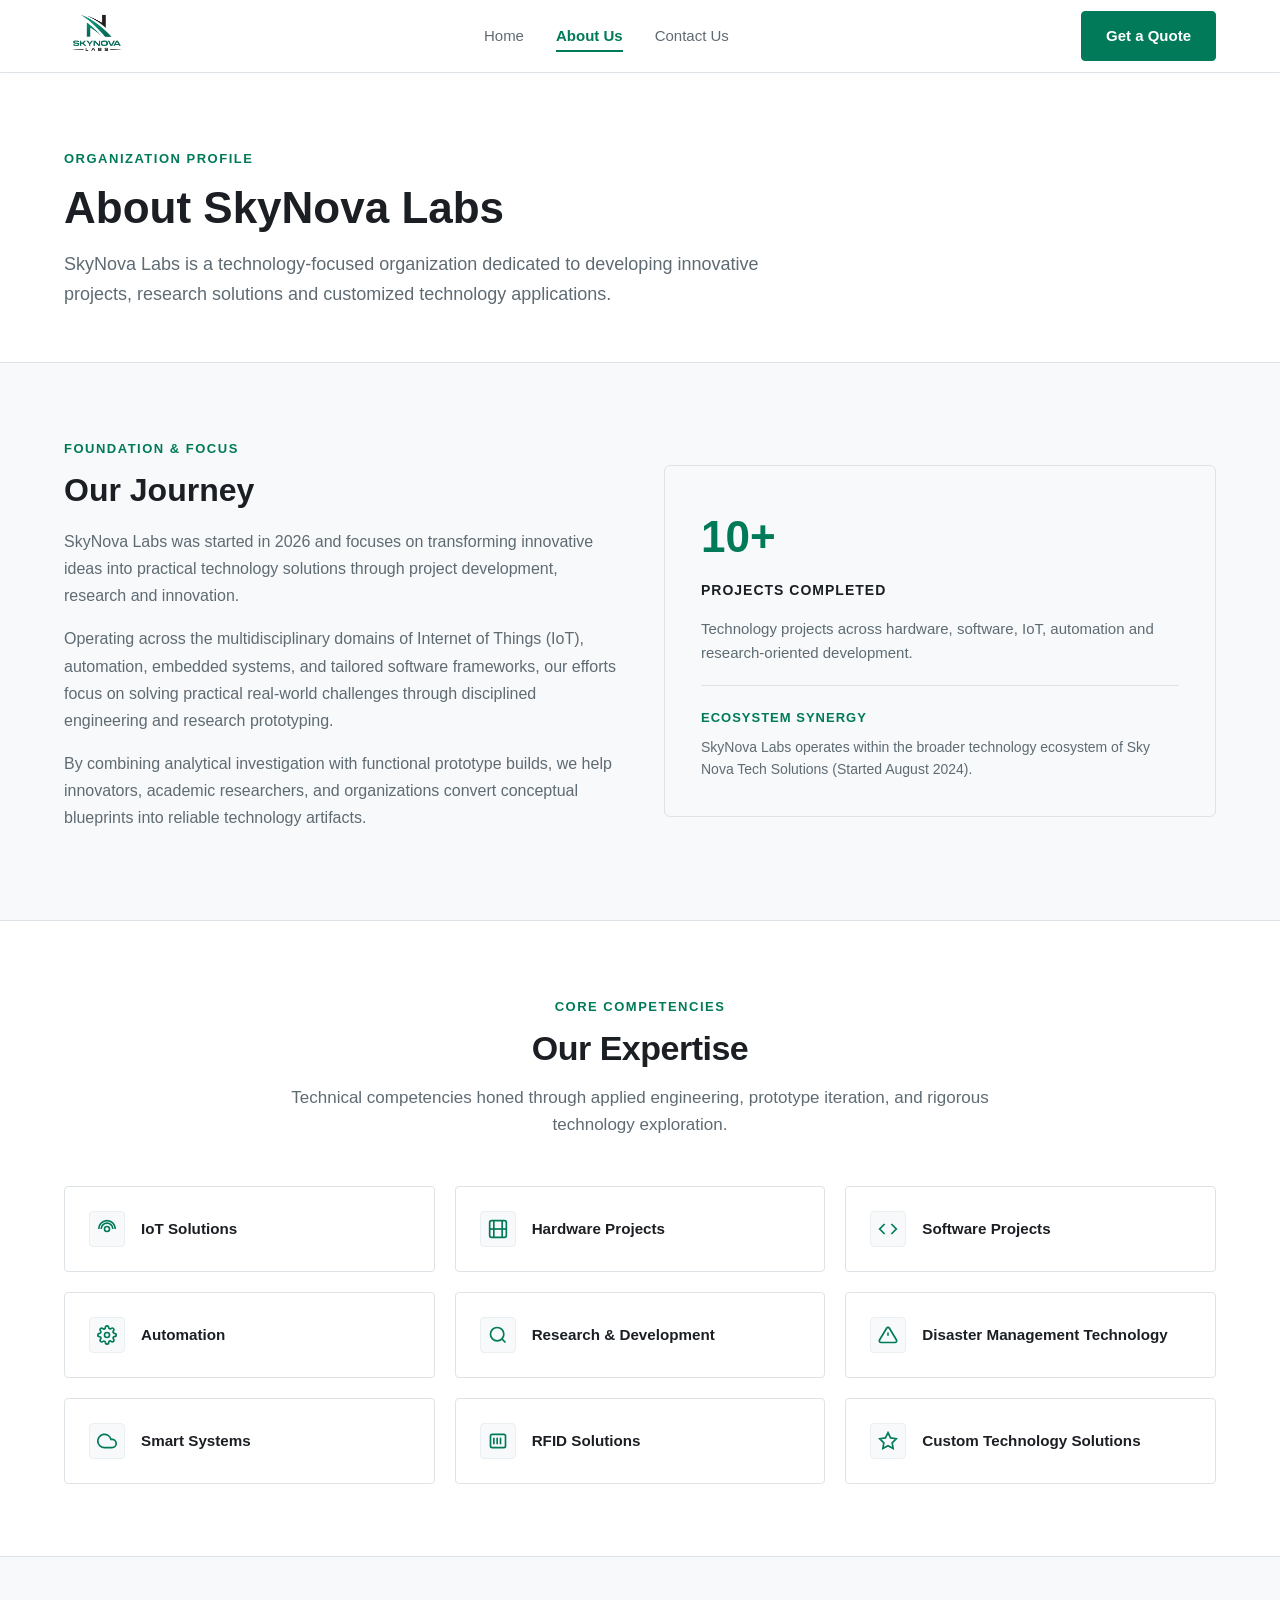
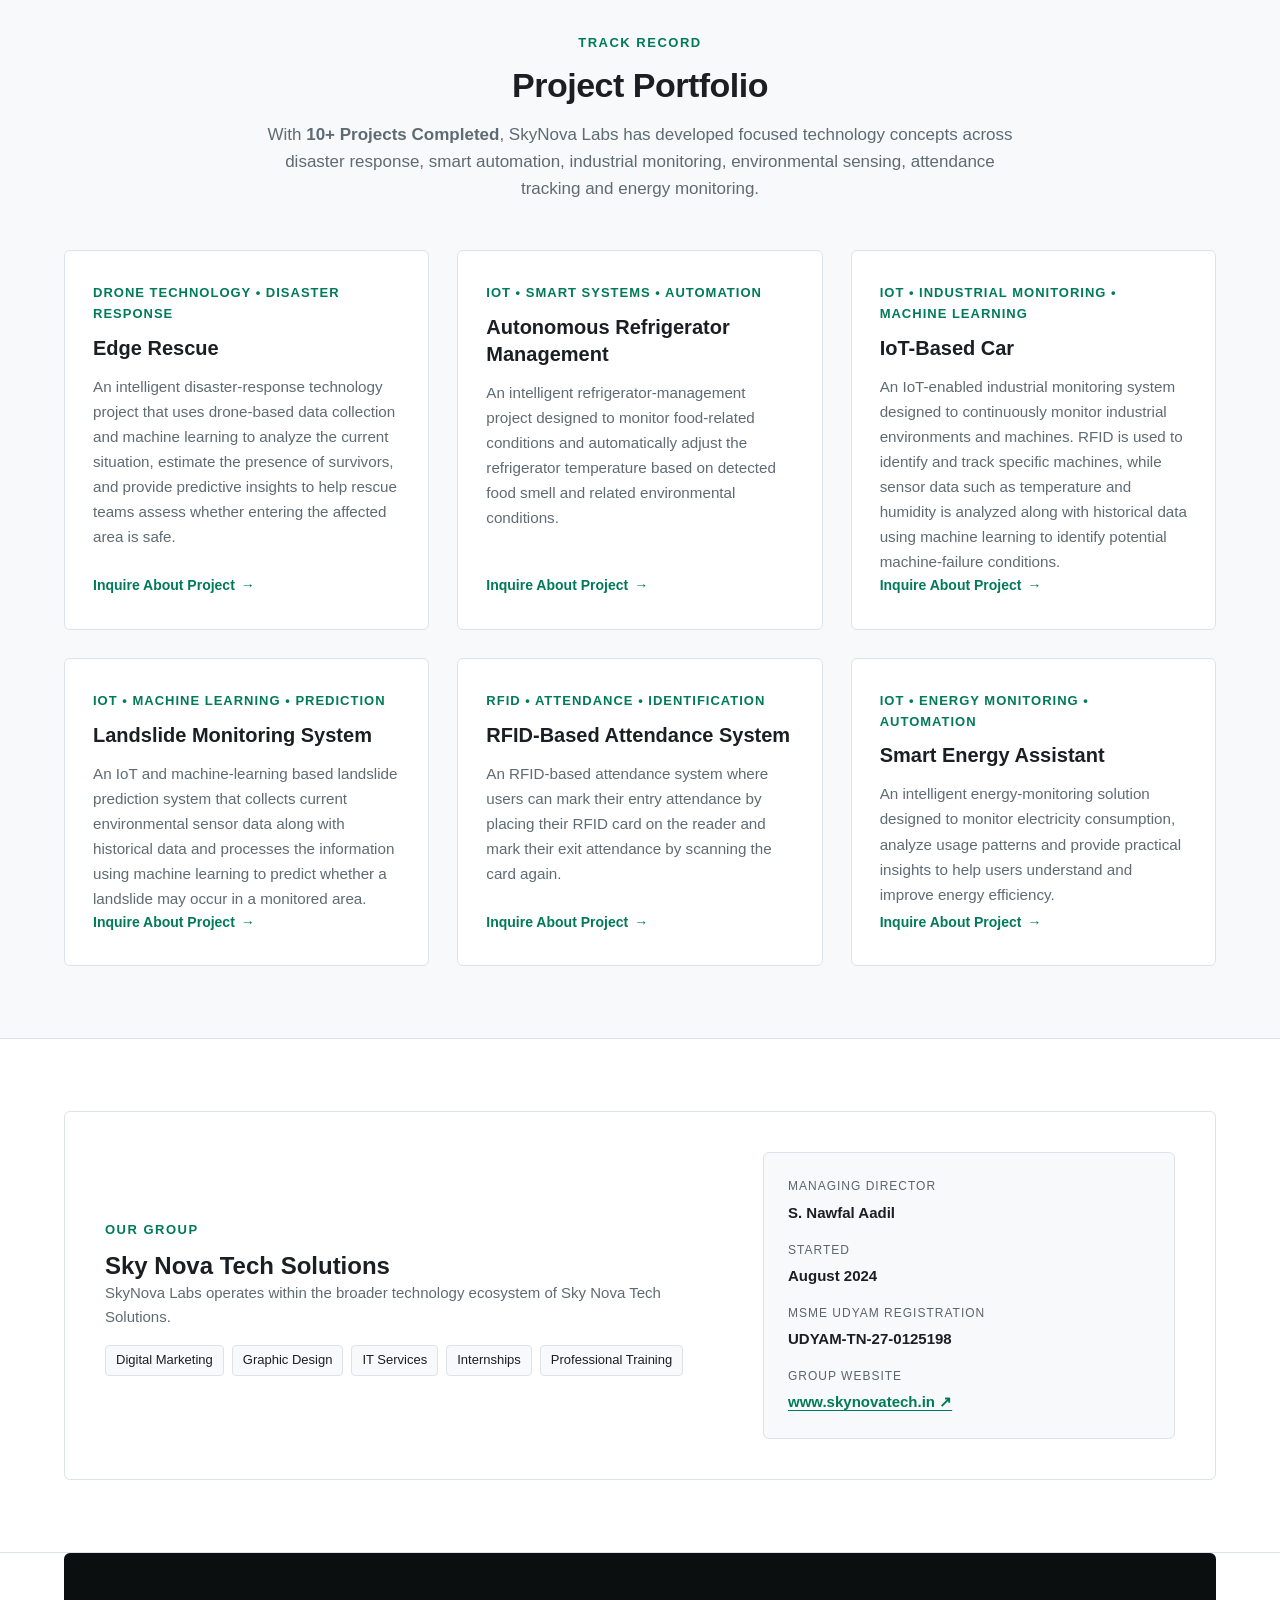
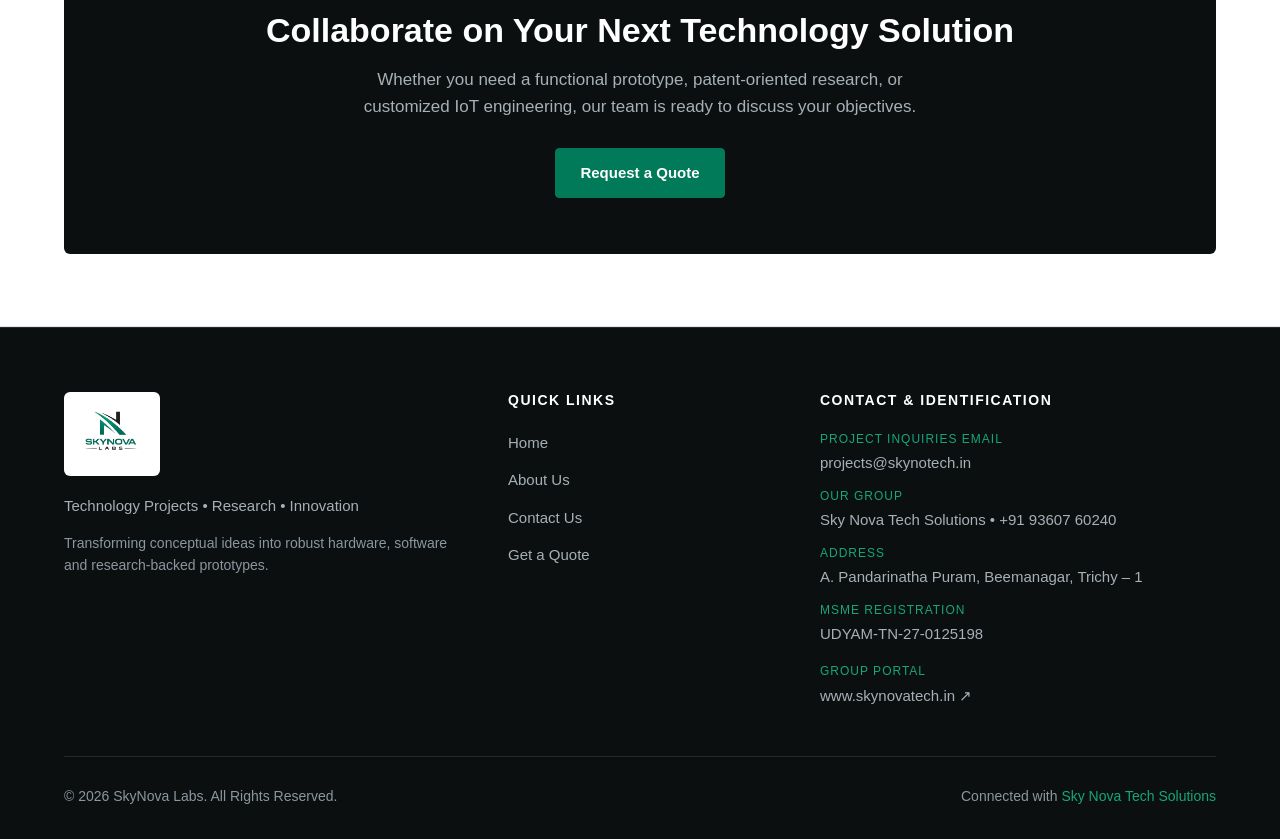
==== commit a7abd652: "SEcond Commit" ====
--- a/skynotech/about.html
+++ b/skynotech/about.html
@@ -3,16 +3,17 @@
 <head>
   <meta charset="UTF-8">
   <meta name="viewport" content="width=device-width, initial-scale=1.0">
-  <title>About Sky Nova Project Labs | Technology &amp; Innovation</title>
-  <meta name="description" content="Established in 2026, Sky Nova Project Labs focuses on transforming innovative ideas into practical technology solutions through research, IoT, automation and custom development.">
-  <meta name="keywords" content="About Sky Nova Project Labs, Technology Innovation, IoT Solutions, Hardware Projects, Software Development, Research Prototyping">
+  <title>About SkyNova Labs | Technology &amp; Innovation</title>
+  <meta name="description" content="Established in 2026, SkyNova Labs focuses on transforming innovative ideas into practical technology solutions through research, IoT, automation and custom development.">
+  <meta name="keywords" content="About SkyNova Labs, Technology Innovation, IoT Solutions, Hardware Projects, Software Development, Research Prototyping">
   <meta name="robots" content="index, follow">
 
   <!-- Open Graph -->
   <meta property="og:type" content="website">
-  <meta property="og:title" content="About Sky Nova Project Labs | Technology &amp; Innovation">
+  <meta property="og:title" content="About SkyNova Labs | Technology &amp; Innovation">
   <meta property="og:description" content="Dedicated to developing innovative projects, research solutions and customized technology applications.">
   <meta property="og:image" content="assets/LOGO.png">
+  <meta property="og:site_name" content="SkyNova Labs">
 
   <link rel="icon" type="image/png" href="assets/LOGO.png">
   <link rel="stylesheet" href="css/style.css">
@@ -25,8 +26,8 @@
   <header class="site-header">
     <div class="container">
       <nav class="nav-wrapper" aria-label="Main Navigation">
-        <a href="index.html" class="brand-logo" aria-label="Sky Nova Project Labs Home">
-          <img src="assets/LOGO.png" alt="Sky Nova Project Labs Logo" width="515" height="485">
+        <a href="index.html" class="brand-logo" aria-label="SkyNova Labs Home">
+          <img src="assets/LOGO.png" alt="SkyNova Labs Logo" width="514" height="485">
         </a>
 
         <!-- Desktop Links + Single Mobile CTA inside menu -->
@@ -54,9 +55,9 @@
     <section class="page-hero" aria-labelledby="about-hero-title">
       <div class="container">
         <span class="section-tag">Organization Profile</span>
-        <h1 id="about-hero-title" class="page-hero-title">About Sky Nova Project Labs</h1>
+        <h1 id="about-hero-title" class="page-hero-title">About SkyNova Labs</h1>
         <p class="page-hero-desc">
-          Sky Nova Project Labs is a technology-focused organization dedicated to developing innovative projects, research solutions and customized technology applications.
+          SkyNova Labs is a technology-focused organization dedicated to developing innovative projects, research solutions and customized technology applications.
         </p>
       </div>
     </section>
@@ -69,7 +70,7 @@
             <span class="section-tag">Foundation &amp; Focus</span>
             <h2 id="journey-title">Our Journey</h2>
             <p>
-              Sky Nova Project Labs was started in 2026 and focuses on transforming innovative ideas into practical technology solutions through project development, research and innovation.
+              SkyNova Labs was started in 2026 and focuses on transforming innovative ideas into practical technology solutions through project development, research and innovation.
             </p>
             <p>
               Operating across the multidisciplinary domains of Internet of Things (IoT), automation, embedded systems, and tailored software frameworks, our efforts focus on solving practical real-world challenges through disciplined engineering and research prototyping.
@@ -88,7 +89,7 @@
             <div style="border-top: 1px solid var(--border); padding-top: 18px;">
               <span style="font-size: 0.8125rem; color: var(--primary); text-transform: uppercase; letter-spacing: 1px; font-weight: 700;">Ecosystem Synergy</span>
               <p style="font-size: 0.875rem; color: var(--text-gray); margin-top: 6px;">
-                Sky Nova Project Labs operates within the broader technology ecosystem of Sky Nova Tech Solutions (Started August 2024).
+                SkyNova Labs operates within the broader technology ecosystem of Sky Nova Tech Solutions (Started August 2024).
               </p>
             </div>
           </div>
@@ -221,18 +222,18 @@
           <span class="section-tag">Track Record</span>
           <h2 id="portfolio-summary-title" class="section-title">Project Portfolio</h2>
           <p class="section-subtitle">
-            With <strong>10+ Projects Completed</strong>, Sky Nova Project Labs has developed focused technology concepts across disaster monitoring, connected mobility, environmental sensing, and automated asset tracking.
+            With <strong>10+ Projects Completed</strong>, SkyNova Labs has developed focused technology concepts across disaster response, smart automation, industrial monitoring, environmental sensing, attendance tracking and energy monitoring.
           </p>
         </div>
 
         <div class="projects-grid">
-          <!-- 1. Drone -->
-          <article class="project-card">
-            <div class="project-card-body">
-              <span class="project-category">Drone Technology • Disaster Management</span>
-              <h3 class="project-title">Disaster Management Drone</h3>
-              <p class="project-desc">
-                A technology-driven drone project designed to support disaster-management scenarios through aerial monitoring, situational awareness and rapid information gathering.
+          <!-- 1. Edge Rescue -->
+          <article class="project-card">
+            <div class="project-card-body">
+              <span class="project-category">Drone Technology • Disaster Response</span>
+              <h3 class="project-title">Edge Rescue</h3>
+              <p class="project-desc">
+                An intelligent disaster-response technology project that uses drone-based data collection and machine learning to analyze the current situation, estimate the presence of survivors, and provide predictive insights to help rescue teams assess whether entering the affected area is safe.
               </p>
               <a href="quote.html" class="project-link">Inquire About Project <span aria-hidden="true">&rarr;</span></a>
             </div>
@@ -244,7 +245,7 @@
               <span class="project-category">IoT • Smart Systems • Automation</span>
               <h3 class="project-title">Autonomous Refrigerator Management</h3>
               <p class="project-desc">
-                An intelligent refrigerator-management project exploring automatic temperature adjustment based on detected food smell and related environmental conditions.
+                An intelligent refrigerator-management project designed to monitor food-related conditions and automatically adjust the refrigerator temperature based on detected food smell and related environmental conditions.
               </p>
               <a href="quote.html" class="project-link">Inquire About Project <span aria-hidden="true">&rarr;</span></a>
             </div>
@@ -253,10 +254,10 @@
           <!-- 3. IoT Car -->
           <article class="project-card">
             <div class="project-card-body">
-              <span class="project-category">IoT • Automotive Technology</span>
+              <span class="project-category">IoT • Industrial Monitoring • Machine Learning</span>
               <h3 class="project-title">IoT-Based Car</h3>
               <p class="project-desc">
-                An IoT-enabled vehicle project exploring connected vehicle monitoring, control and smart automation capabilities.
+                An IoT-enabled industrial monitoring system designed to continuously monitor industrial environments and machines. RFID is used to identify and track specific machines, while sensor data such as temperature and humidity is analyzed along with historical data using machine learning to identify potential machine-failure conditions.
               </p>
               <a href="quote.html" class="project-link">Inquire About Project <span aria-hidden="true">&rarr;</span></a>
             </div>
@@ -265,10 +266,10 @@
           <!-- 4. Landslide -->
           <article class="project-card">
             <div class="project-card-body">
-              <span class="project-category">IoT • Disaster Management</span>
+              <span class="project-category">IoT • Machine Learning • Prediction</span>
               <h3 class="project-title">Landslide Monitoring System</h3>
               <p class="project-desc">
-                An IoT-based monitoring project designed to observe environmental conditions and provide information about potentially dangerous ground conditions.
+                An IoT and machine-learning based landslide prediction system that collects current environmental sensor data along with historical data and processes the information using machine learning to predict whether a landslide may occur in a monitored area.
               </p>
               <a href="quote.html" class="project-link">Inquire About Project <span aria-hidden="true">&rarr;</span></a>
             </div>
@@ -277,10 +278,10 @@
           <!-- 5. RFID -->
           <article class="project-card">
             <div class="project-card-body">
-              <span class="project-category">RFID • Automation • Identification</span>
-              <h3 class="project-title">RFID-Based Project</h3>
-              <p class="project-desc">
-                An RFID-based technology project exploring automated identification, tracking and access-management applications.
+              <span class="project-category">RFID • Attendance • Identification</span>
+              <h3 class="project-title">RFID-Based Attendance System</h3>
+              <p class="project-desc">
+                An RFID-based attendance system where users can mark their entry attendance by placing their RFID card on the reader and mark their exit attendance by scanning the card again.
               </p>
               <a href="quote.html" class="project-link">Inquire About Project <span aria-hidden="true">&rarr;</span></a>
             </div>
@@ -292,24 +293,24 @@
               <span class="project-category">IoT • Energy Monitoring • Automation</span>
               <h3 class="project-title">Smart Energy Assistant</h3>
               <p class="project-desc">
-                An intelligent energy-monitoring project designed to monitor electricity usage, analyze consumption patterns and provide practical insights for improving energy efficiency.
-              </p>
-              <a href="quote.html" class="project-link">Inquire About Project <span aria-hidden="true">&rarr;</span></a>
-            </div>
-          </article>
-        </div>
-      </div>
-    </section>
-
-    <!-- Parent Company Section (Clean Corporate White Section) -->
+                An intelligent energy-monitoring solution designed to monitor electricity consumption, analyze usage patterns and provide practical insights to help users understand and improve energy efficiency.
+              </p>
+              <a href="quote.html" class="project-link">Inquire About Project <span aria-hidden="true">&rarr;</span></a>
+            </div>
+          </article>
+        </div>
+      </div>
+    </section>
+
+    <!-- Our Group Section (Clean Corporate White Section) -->
     <section class="section section-white" aria-labelledby="parent-company-title">
       <div class="container">
         <div class="parent-company-card">
           <div class="parent-info">
-            <span class="section-tag">Parent Company</span>
+            <span class="section-tag">Our Group</span>
             <h2 id="parent-company-title">Sky Nova Tech Solutions</h2>
             <p style="font-size: 0.9375rem; color: var(--text-gray);">
-              Sky Nova Project Labs operates within the broader technology ecosystem of Sky Nova Tech Solutions.
+              SkyNova Labs operates within the broader technology ecosystem of Sky Nova Tech Solutions.
             </p>
             <div class="parent-services-list">
               <span class="parent-service-pill">Digital Marketing</span>
@@ -334,7 +335,7 @@
               <span class="meta-val">UDYAM-TN-27-0125198</span>
             </div>
             <div class="meta-row">
-              <span class="meta-label">Parent Website</span>
+              <span class="meta-label">Group Website</span>
               <span class="meta-val">
                 <a href="https://www.skynovatech.in/" target="_blank" rel="noopener noreferrer">www.skynovatech.in &nearr;</a>
               </span>
@@ -363,11 +364,11 @@
     <div class="container">
       <div class="footer-top">
         <div class="footer-col footer-brand">
-          <span class="footer-logo-chip"><img src="assets/LOGO.png" alt="Sky Nova Project Labs Logo" width="515" height="485"></span>
+          <span class="footer-logo-chip"><img src="assets/LOGO.png" alt="SkyNova Labs Logo" width="514" height="485"></span>
           <p class="footer-tagline">
             Technology Projects &bull; Research &bull; Innovation
           </p>
-          <p style="font-size: 0.875rem; color: #8C969F;">
+          <p style="font-size: 0.875rem; color: var(--text-muted-dark);">
             Transforming conceptual ideas into robust hardware, software and research-backed prototypes.
           </p>
         </div>
@@ -390,7 +391,7 @@
               <a href="mailto:projects@skynotech.in">projects@skynotech.in</a>
             </div>
             <div class="footer-meta-item">
-              <span class="footer-meta-label">Parent Company</span>
+              <span class="footer-meta-label">Our Group</span>
               <span>Sky Nova Tech Solutions &bull; <a href="tel:+919360760240">+91 93607 60240</a></span>
             </div>
             <div class="footer-meta-item">
@@ -402,7 +403,7 @@
               <span>UDYAM-TN-27-0125198</span>
             </div>
             <div class="footer-meta-item" style="margin-top: 4px;">
-              <span class="footer-meta-label">Parent Portal</span>
+              <span class="footer-meta-label">Group Portal</span>
               <a href="https://www.skynovatech.in/" target="_blank" rel="noopener noreferrer">www.skynovatech.in &nearr;</a>
             </div>
           </div>
@@ -410,8 +411,8 @@
       </div>
 
       <div class="footer-bottom">
-        <div>&copy; 2026 Sky Nova Project Labs. All Rights Reserved.</div>
-        <div>Connected with <a href="https://www.skynovatech.in/" target="_blank" rel="noopener noreferrer" style="color: var(--primary);">Sky Nova Tech Solutions</a></div>
+        <div>&copy; 2026 SkyNova Labs. All Rights Reserved.</div>
+        <div>Connected with <a href="https://www.skynovatech.in/" target="_blank" rel="noopener noreferrer" style="color: var(--accent);">Sky Nova Tech Solutions</a></div>
       </div>
     </div>
   </footer>
--- a/skynotech/css/style.css
+++ b/skynotech/css/style.css
@@ -1,17 +1,20 @@
 /* ==========================================================================
-   SKY NOVA PROJECT LABS - OFFICIAL CORPORATE STYLESHEET
+   SKYNOVA LABS - OFFICIAL CORPORATE STYLESHEET
    Clean, Lightweight, Responsive, Balanced Corporate Technology Style
-   Palette: Bright Cyan (#41FDFE) for accents/surfaces, Deep Cyan (#067A8C) for
-             text on white, Dark (#0B0F10), White (#FFFFFF),
-             Off-White (#F7F9FA), Light Gray (#EEF2F3), Border (#DDE3E6)
+   Palette: Primary Green (#007A58) for accents/surfaces/buttons,
+              Deep Green (#00523C) for hover/strong contrast,
+              Accent Green (#16A67A) for icons/details/hover fills,
+              Dark (#0B0F10), White (#FFFFFF),
+              Off-White (#F7F9FA), Light Gray (#EEF2F3), Border (#DDE3E6)
    Strictly Zero Heavy Animation Libraries - Pure Native CSS
    ========================================================================== */
 
 :root {
-  --primary: #41FDFE;
-  --primary-hover: #35D8DB;
-  --primary-text: #067A8C;
-  --on-primary: #0B0F10;
+  --primary: #007A58;
+  --primary-hover: #00523C;
+  --primary-text: #007A58;
+  --accent: #16A67A;
+  --on-primary: #FFFFFF;
   --dark: #0B0F10;
   --dark-surface: #151A1D;
   --black: #050505;
@@ -20,7 +23,8 @@
   --light-gray: #EEF2F3;
   --text-dark: #1B1F23;
   --text-gray: #5F6B73;
-  --text-muted: #8C969F;
+  --text-muted: #5A656D;
+  --text-muted-dark: #8C969F;
   --border: #DDE3E6;
   --border-light: #EAEFF2;
   --border-dark: #24292E;
@@ -244,7 +248,7 @@
 .btn-outline:hover {
   border-color: var(--primary);
   color: var(--primary-text);
-  background-color: rgba(65, 253, 254, 0.04);
+  background-color: rgba(0, 122, 88, 0.04);
 }
 
 .btn-cyan-outline {
@@ -434,7 +438,7 @@
   text-transform: uppercase;
   letter-spacing: 1.5px;
   color: var(--primary-text);
-  border: 1px solid rgba(65, 253, 254, 0.3);
+  border: 1px solid rgba(0, 122, 88, 0.3);
   padding: 5px 14px;
   border-radius: 20px;
   margin-bottom: 20px;
@@ -588,7 +592,7 @@
 
 .service-card:hover {
   border-color: var(--primary);
-  box-shadow: 0 4px 12px rgba(65, 253, 254, 0.06);
+  box-shadow: 0 4px 12px rgba(0, 122, 88, 0.06);
 }
 
 .service-icon {
@@ -756,7 +760,7 @@
 }
 
 /* --------------------------------------------------------------------------
-   PARENT COMPANY SECTION (Powered by Sky Nova Tech Solutions)
+   OUR GROUP SECTION (Sky Nova Tech Solutions)
    -------------------------------------------------------------------------- */
 .parent-company-card {
   background: var(--white);
@@ -897,7 +901,7 @@
 
 .review-card:hover {
   border-color: var(--primary);
-  box-shadow: 0 4px 12px rgba(65, 253, 254, 0.06);
+  box-shadow: 0 4px 12px rgba(0, 122, 88, 0.06);
 }
 
 .review-card-top {
@@ -1053,7 +1057,7 @@
 .reviews-nav-btn:hover:not(:disabled) {
   border-color: var(--primary);
   color: var(--primary-text);
-  background-color: rgba(65, 253, 254, 0.04);
+  background-color: rgba(0, 122, 88, 0.04);
 }
 
 .reviews-nav-btn:disabled {
@@ -1170,7 +1174,7 @@
 
 .form-message.success {
   display: block;
-  color: #00897B;
+  color: #007A58;
   font-weight: 600;
 }
 
@@ -1431,7 +1435,7 @@
 
 select.form-control {
   appearance: none;
-  background-image: url("data:image/svg+xml,%3Csvg xmlns='http://www.w3.org/2000/svg' width='12' height='8' viewBox='0 0 12 8' fill='none'%3E%3Cpath d='M1 1.5L6 6.5L11 1.5' stroke='%23067A8C' stroke-width='1.5' stroke-linecap='round' stroke-linejoin='round'/%3E%3C/svg%3E");
+  background-image: url("data:image/svg+xml,%3Csvg xmlns='http://www.w3.org/2000/svg' width='12' height='8' viewBox='0 0 12 8' fill='none'%3E%3Cpath d='M1 1.5L6 6.5L11 1.5' stroke='%23007A58' stroke-width='1.5' stroke-linecap='round' stroke-linejoin='round'/%3E%3C/svg%3E");
   background-repeat: no-repeat;
   background-position: right 16px center;
   padding-right: 40px;
@@ -1561,7 +1565,7 @@
 }
 
 .footer-link:hover {
-  color: var(--primary);
+  color: var(--accent);
 }
 
 .footer-contact-list {
@@ -1577,7 +1581,7 @@
 }
 
 .footer-contact-list a:hover {
-  color: var(--primary);
+  color: var(--accent);
 }
 
 .footer-meta-item {
@@ -1590,7 +1594,7 @@
   font-size: 0.75rem;
   text-transform: uppercase;
   letter-spacing: 1px;
-  color: var(--primary);
+  color: var(--accent);
 }
 
 .footer-bottom {
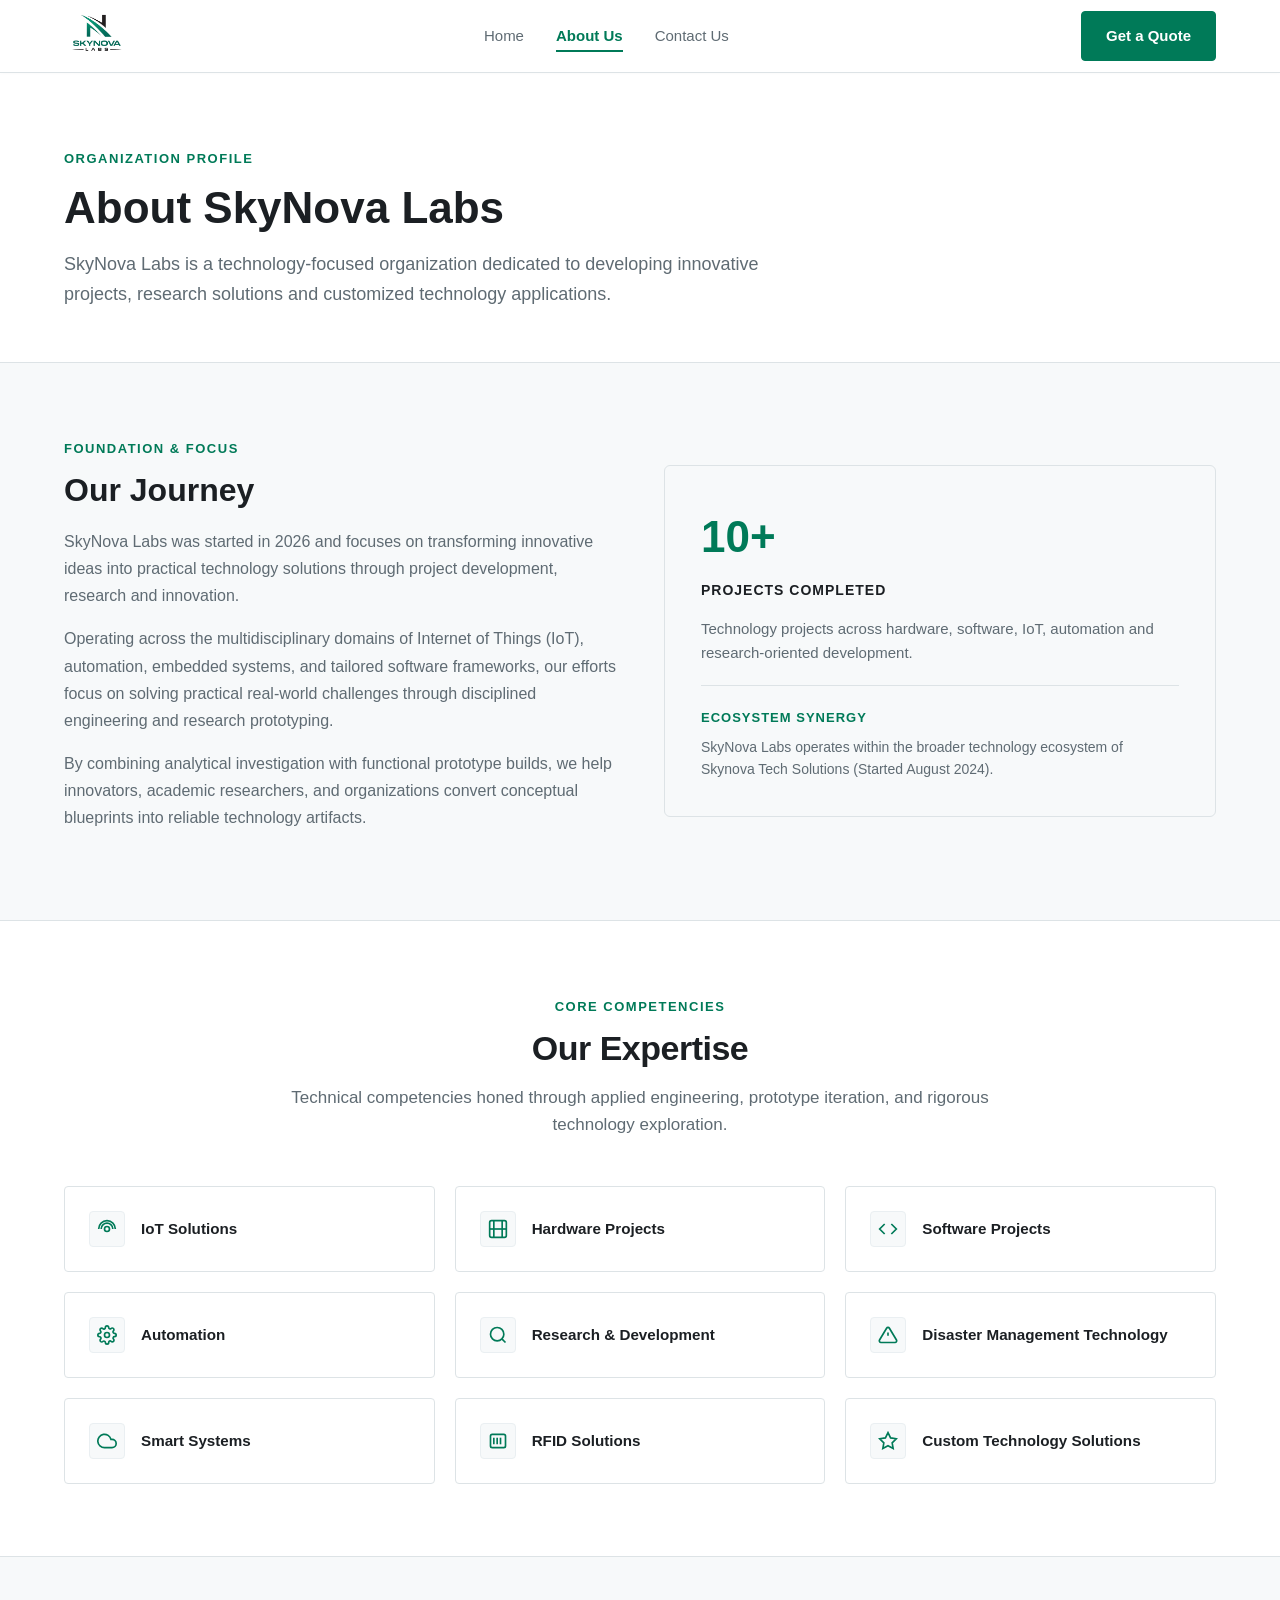
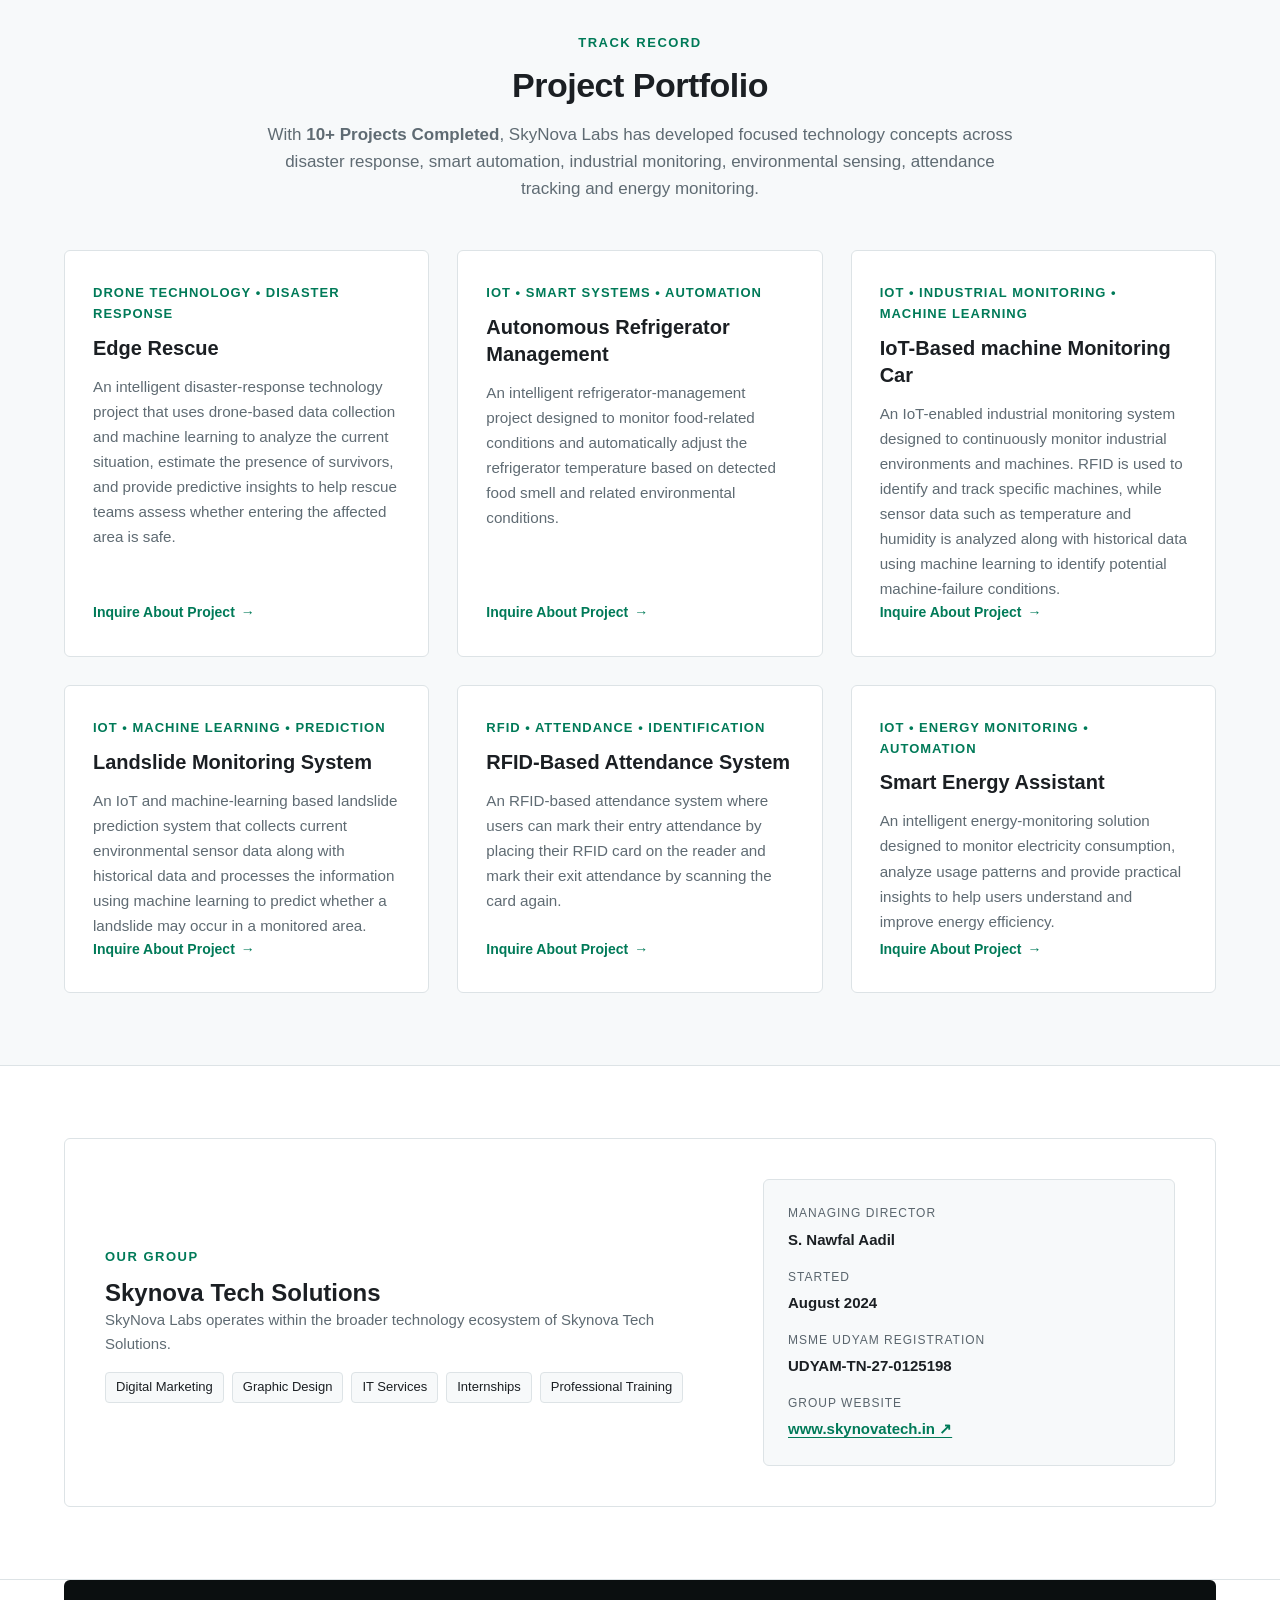
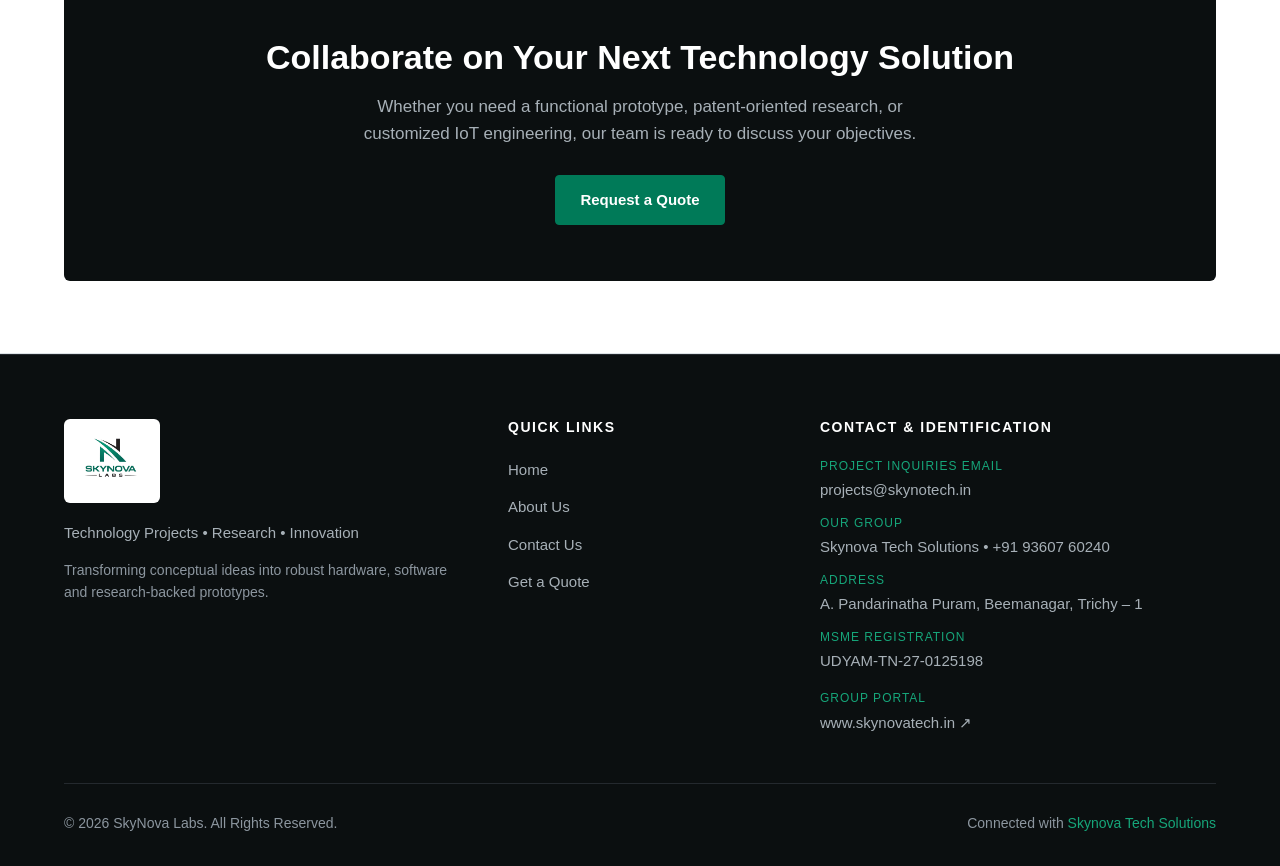
==== commit 20251b1a: "Final" ====
--- a/skynotech/about.html
+++ b/skynotech/about.html
@@ -89,7 +89,7 @@
             <div style="border-top: 1px solid var(--border); padding-top: 18px;">
               <span style="font-size: 0.8125rem; color: var(--primary); text-transform: uppercase; letter-spacing: 1px; font-weight: 700;">Ecosystem Synergy</span>
               <p style="font-size: 0.875rem; color: var(--text-gray); margin-top: 6px;">
-                SkyNova Labs operates within the broader technology ecosystem of Sky Nova Tech Solutions (Started August 2024).
+                SkyNova Labs operates within the broader technology ecosystem of Skynova Tech Solutions (Started August 2024).
               </p>
             </div>
           </div>
@@ -251,11 +251,11 @@
             </div>
           </article>
 
-          <!-- 3. IoT Car -->
+          <!-- 3. IoT-Based machine Monitoring Car -->
           <article class="project-card">
             <div class="project-card-body">
               <span class="project-category">IoT • Industrial Monitoring • Machine Learning</span>
-              <h3 class="project-title">IoT-Based Car</h3>
+              <h3 class="project-title">IoT-Based machine Monitoring Car</h3>
               <p class="project-desc">
                 An IoT-enabled industrial monitoring system designed to continuously monitor industrial environments and machines. RFID is used to identify and track specific machines, while sensor data such as temperature and humidity is analyzed along with historical data using machine learning to identify potential machine-failure conditions.
               </p>
@@ -308,9 +308,9 @@
         <div class="parent-company-card">
           <div class="parent-info">
             <span class="section-tag">Our Group</span>
-            <h2 id="parent-company-title">Sky Nova Tech Solutions</h2>
+            <h2 id="parent-company-title">Skynova Tech Solutions</h2>
             <p style="font-size: 0.9375rem; color: var(--text-gray);">
-              SkyNova Labs operates within the broader technology ecosystem of Sky Nova Tech Solutions.
+              SkyNova Labs operates within the broader technology ecosystem of Skynova Tech Solutions.
             </p>
             <div class="parent-services-list">
               <span class="parent-service-pill">Digital Marketing</span>
@@ -392,7 +392,7 @@
             </div>
             <div class="footer-meta-item">
               <span class="footer-meta-label">Our Group</span>
-              <span>Sky Nova Tech Solutions &bull; <a href="tel:+919360760240">+91 93607 60240</a></span>
+              <span>Skynova Tech Solutions &bull; <a href="tel:+919360760240">+91 93607 60240</a></span>
             </div>
             <div class="footer-meta-item">
               <span class="footer-meta-label">Address</span>
@@ -412,7 +412,7 @@
 
       <div class="footer-bottom">
         <div>&copy; 2026 SkyNova Labs. All Rights Reserved.</div>
-        <div>Connected with <a href="https://www.skynovatech.in/" target="_blank" rel="noopener noreferrer" style="color: var(--accent);">Sky Nova Tech Solutions</a></div>
+        <div>Connected with <a href="https://www.skynovatech.in/" target="_blank" rel="noopener noreferrer" style="color: var(--accent);">Skynova Tech Solutions</a></div>
       </div>
     </div>
   </footer>
--- a/skynotech/css/style.css
+++ b/skynotech/css/style.css
@@ -760,7 +760,7 @@
 }
 
 /* --------------------------------------------------------------------------
-   OUR GROUP SECTION (Sky Nova Tech Solutions)
+   OUR GROUP SECTION (Skynova Tech Solutions)
    -------------------------------------------------------------------------- */
 .parent-company-card {
   background: var(--white);
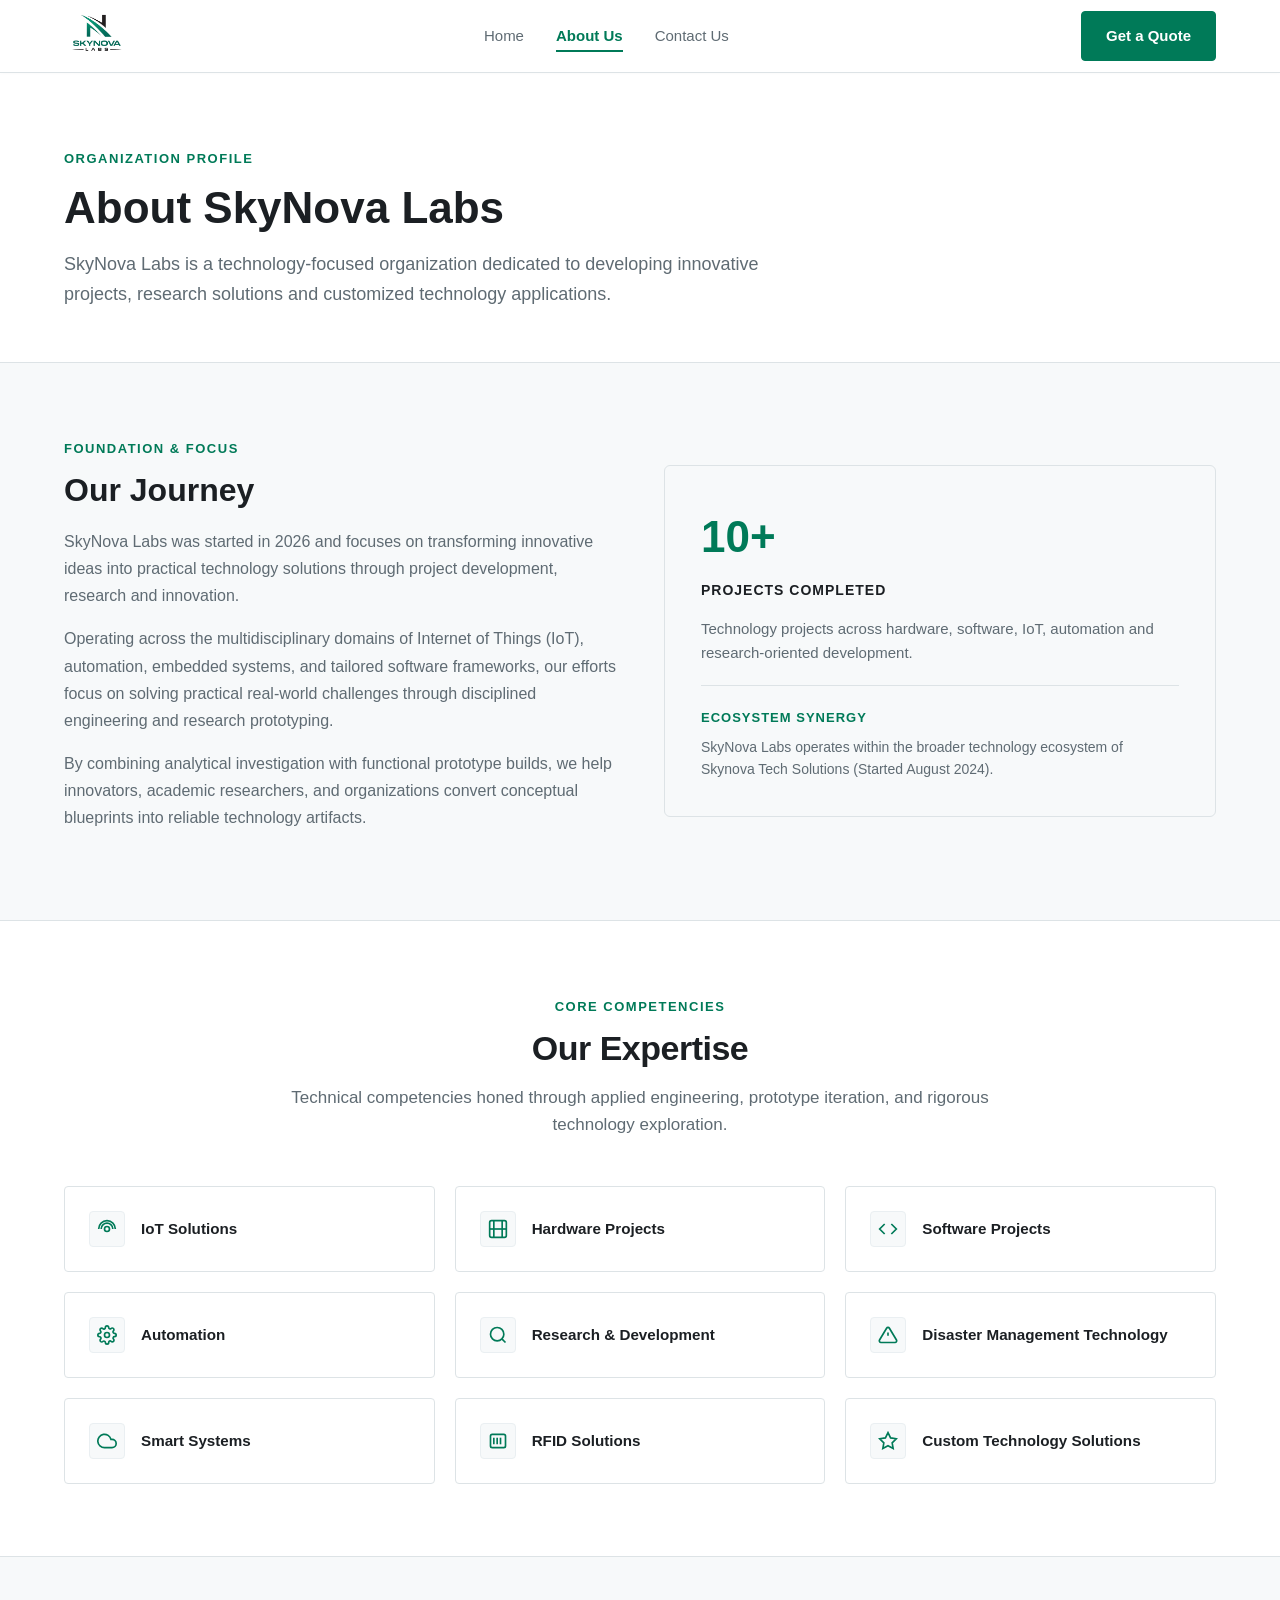
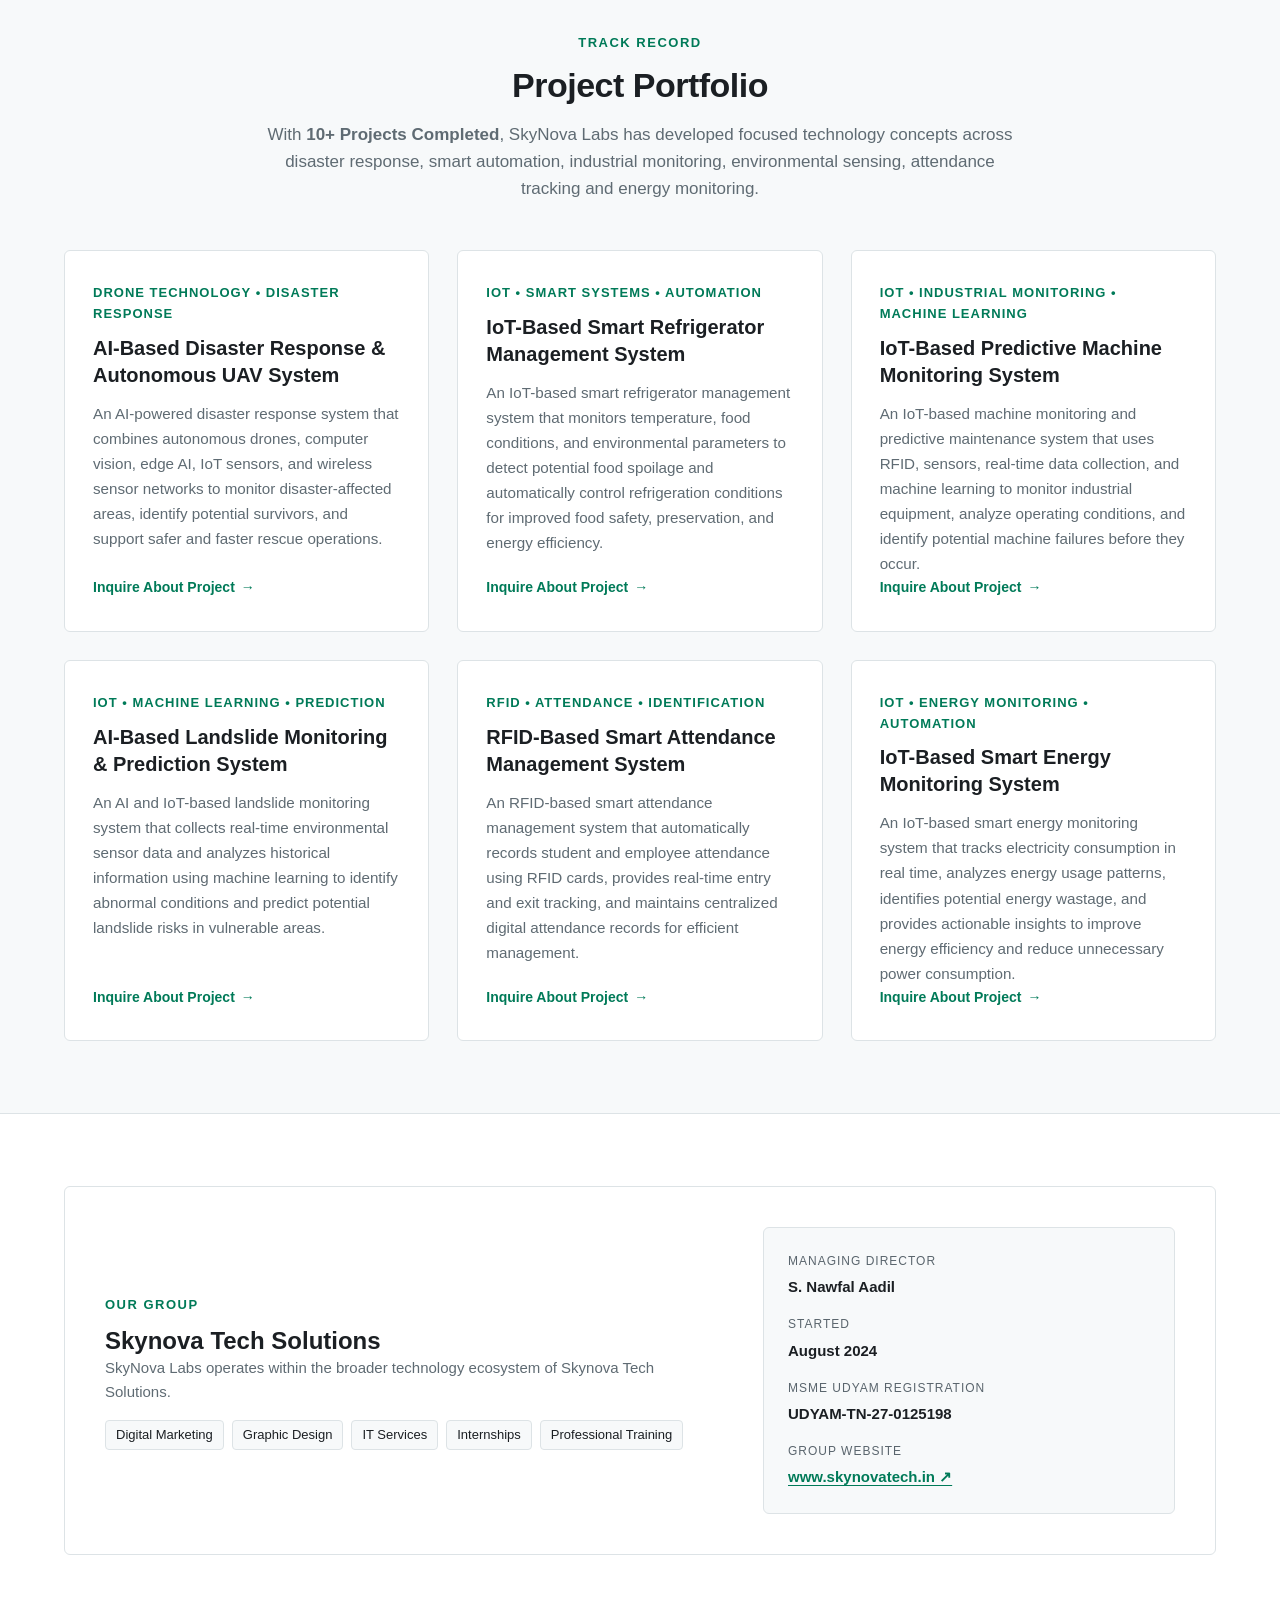
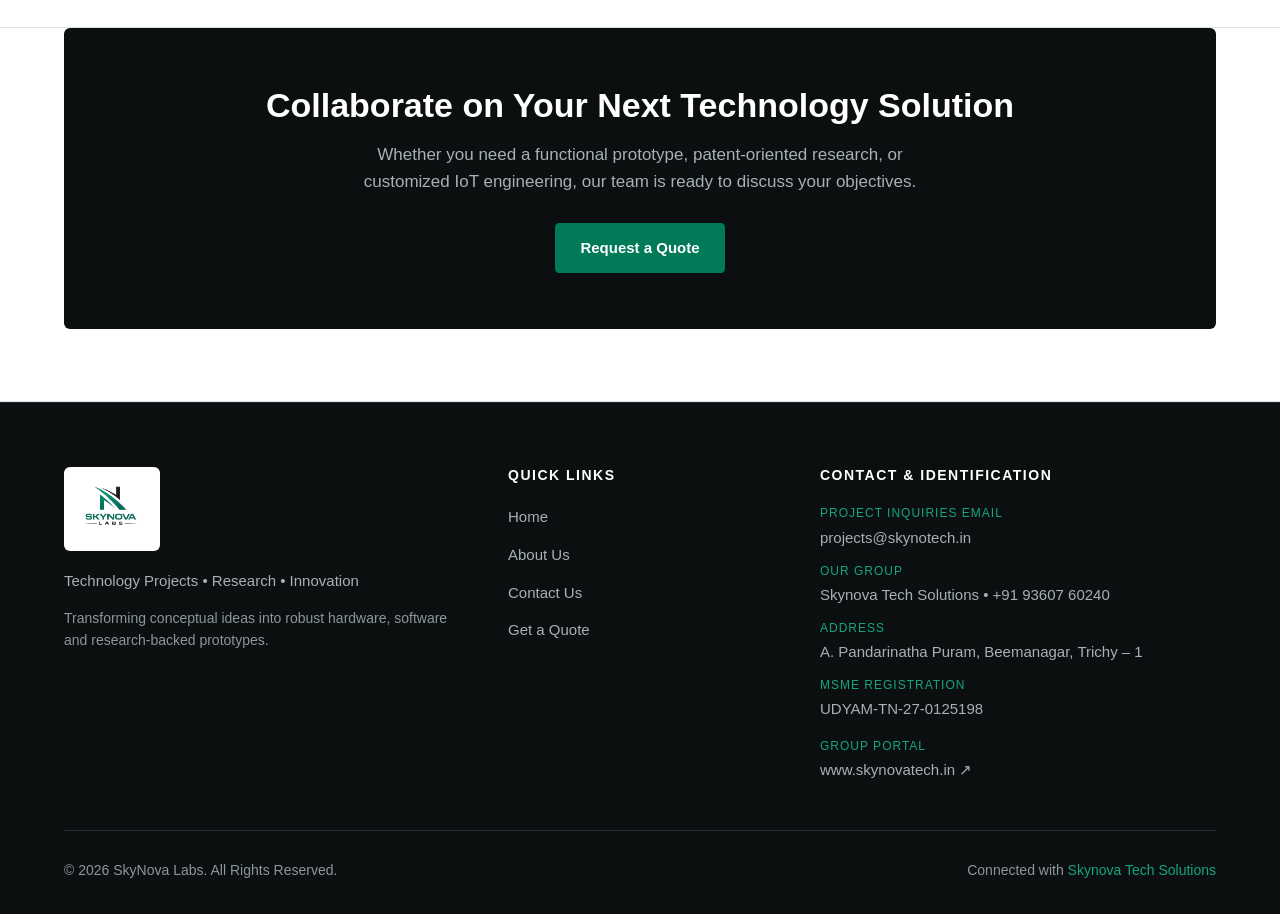
==== commit 1f2bd9f6: "Finnal Commit" ====
--- a/skynotech/about.html
+++ b/skynotech/about.html
@@ -4,8 +4,8 @@
   <meta charset="UTF-8">
   <meta name="viewport" content="width=device-width, initial-scale=1.0">
   <title>About SkyNova Labs | Technology &amp; Innovation</title>
-  <meta name="description" content="Established in 2026, SkyNova Labs focuses on transforming innovative ideas into practical technology solutions through research, IoT, automation and custom development.">
-  <meta name="keywords" content="About SkyNova Labs, Technology Innovation, IoT Solutions, Hardware Projects, Software Development, Research Prototyping">
+  <meta name="description" content="Established in 2026, SkyNova Labs focuses on transforming innovative ideas into practical technology solutions through research, IoT, automation and custom development, including AI, computer vision and RFID projects.">
+  <meta name="keywords" content="About SkyNova Labs, Technology Innovation, IoT Solutions, AI Disaster Management, Autonomous Drone, Computer Vision, Smart Refrigerator, Predictive Maintenance, Industrial IoT, Machine Learning, Landslide Prediction, RFID Attendance System, Smart Energy Monitoring, Hardware Projects, Software Development, Research Prototyping">
   <meta name="robots" content="index, follow">
 
   <!-- Open Graph -->
@@ -227,73 +227,73 @@
         </div>
 
         <div class="projects-grid">
-          <!-- 1. Edge Rescue -->
+          <!-- 1. AI-Based Disaster Response & Autonomous UAV System -->
           <article class="project-card">
             <div class="project-card-body">
               <span class="project-category">Drone Technology • Disaster Response</span>
-              <h3 class="project-title">Edge Rescue</h3>
-              <p class="project-desc">
-                An intelligent disaster-response technology project that uses drone-based data collection and machine learning to analyze the current situation, estimate the presence of survivors, and provide predictive insights to help rescue teams assess whether entering the affected area is safe.
-              </p>
-              <a href="quote.html" class="project-link">Inquire About Project <span aria-hidden="true">&rarr;</span></a>
-            </div>
-          </article>
-
-          <!-- 2. Refrigerator -->
+              <h3 class="project-title">AI-Based Disaster Response &amp; Autonomous UAV System</h3>
+              <p class="project-desc">
+                An AI-powered disaster response system that combines autonomous drones, computer vision, edge AI, IoT sensors, and wireless sensor networks to monitor disaster-affected areas, identify potential survivors, and support safer and faster rescue operations.
+              </p>
+              <a href="quote.html" class="project-link">Inquire About Project <span aria-hidden="true">&rarr;</span></a>
+            </div>
+          </article>
+
+          <!-- 2. IoT-Based Smart Refrigerator Management System -->
           <article class="project-card">
             <div class="project-card-body">
               <span class="project-category">IoT • Smart Systems • Automation</span>
-              <h3 class="project-title">Autonomous Refrigerator Management</h3>
-              <p class="project-desc">
-                An intelligent refrigerator-management project designed to monitor food-related conditions and automatically adjust the refrigerator temperature based on detected food smell and related environmental conditions.
-              </p>
-              <a href="quote.html" class="project-link">Inquire About Project <span aria-hidden="true">&rarr;</span></a>
-            </div>
-          </article>
-
-          <!-- 3. IoT-Based machine Monitoring Car -->
+              <h3 class="project-title">IoT-Based Smart Refrigerator Management System</h3>
+              <p class="project-desc">
+                An IoT-based smart refrigerator management system that monitors temperature, food conditions, and environmental parameters to detect potential food spoilage and automatically control refrigeration conditions for improved food safety, preservation, and energy efficiency.
+              </p>
+              <a href="quote.html" class="project-link">Inquire About Project <span aria-hidden="true">&rarr;</span></a>
+            </div>
+          </article>
+
+          <!-- 3. IoT-Based Predictive Machine Monitoring System -->
           <article class="project-card">
             <div class="project-card-body">
               <span class="project-category">IoT • Industrial Monitoring • Machine Learning</span>
-              <h3 class="project-title">IoT-Based machine Monitoring Car</h3>
-              <p class="project-desc">
-                An IoT-enabled industrial monitoring system designed to continuously monitor industrial environments and machines. RFID is used to identify and track specific machines, while sensor data such as temperature and humidity is analyzed along with historical data using machine learning to identify potential machine-failure conditions.
-              </p>
-              <a href="quote.html" class="project-link">Inquire About Project <span aria-hidden="true">&rarr;</span></a>
-            </div>
-          </article>
-
-          <!-- 4. Landslide -->
+              <h3 class="project-title">IoT-Based Predictive Machine Monitoring System</h3>
+              <p class="project-desc">
+                An IoT-based machine monitoring and predictive maintenance system that uses RFID, sensors, real-time data collection, and machine learning to monitor industrial equipment, analyze operating conditions, and identify potential machine failures before they occur.
+              </p>
+              <a href="quote.html" class="project-link">Inquire About Project <span aria-hidden="true">&rarr;</span></a>
+            </div>
+          </article>
+
+          <!-- 4. AI-Based Landslide Monitoring & Prediction System -->
           <article class="project-card">
             <div class="project-card-body">
               <span class="project-category">IoT • Machine Learning • Prediction</span>
-              <h3 class="project-title">Landslide Monitoring System</h3>
-              <p class="project-desc">
-                An IoT and machine-learning based landslide prediction system that collects current environmental sensor data along with historical data and processes the information using machine learning to predict whether a landslide may occur in a monitored area.
-              </p>
-              <a href="quote.html" class="project-link">Inquire About Project <span aria-hidden="true">&rarr;</span></a>
-            </div>
-          </article>
-
-          <!-- 5. RFID -->
+              <h3 class="project-title">AI-Based Landslide Monitoring &amp; Prediction System</h3>
+              <p class="project-desc">
+                An AI and IoT-based landslide monitoring system that collects real-time environmental sensor data and analyzes historical information using machine learning to identify abnormal conditions and predict potential landslide risks in vulnerable areas.
+              </p>
+              <a href="quote.html" class="project-link">Inquire About Project <span aria-hidden="true">&rarr;</span></a>
+            </div>
+          </article>
+
+          <!-- 5. RFID-Based Smart Attendance Management System -->
           <article class="project-card">
             <div class="project-card-body">
               <span class="project-category">RFID • Attendance • Identification</span>
-              <h3 class="project-title">RFID-Based Attendance System</h3>
-              <p class="project-desc">
-                An RFID-based attendance system where users can mark their entry attendance by placing their RFID card on the reader and mark their exit attendance by scanning the card again.
-              </p>
-              <a href="quote.html" class="project-link">Inquire About Project <span aria-hidden="true">&rarr;</span></a>
-            </div>
-          </article>
-
-          <!-- 6. Smart Energy Assistant -->
+              <h3 class="project-title">RFID-Based Smart Attendance Management System</h3>
+              <p class="project-desc">
+                An RFID-based smart attendance management system that automatically records student and employee attendance using RFID cards, provides real-time entry and exit tracking, and maintains centralized digital attendance records for efficient management.
+              </p>
+              <a href="quote.html" class="project-link">Inquire About Project <span aria-hidden="true">&rarr;</span></a>
+            </div>
+          </article>
+
+          <!-- 6. IoT-Based Smart Energy Monitoring System -->
           <article class="project-card">
             <div class="project-card-body">
               <span class="project-category">IoT • Energy Monitoring • Automation</span>
-              <h3 class="project-title">Smart Energy Assistant</h3>
-              <p class="project-desc">
-                An intelligent energy-monitoring solution designed to monitor electricity consumption, analyze usage patterns and provide practical insights to help users understand and improve energy efficiency.
+              <h3 class="project-title">IoT-Based Smart Energy Monitoring System</h3>
+              <p class="project-desc">
+                An IoT-based smart energy monitoring system that tracks electricity consumption in real time, analyzes energy usage patterns, identifies potential energy wastage, and provides actionable insights to improve energy efficiency and reduce unnecessary power consumption.
               </p>
               <a href="quote.html" class="project-link">Inquire About Project <span aria-hidden="true">&rarr;</span></a>
             </div>
